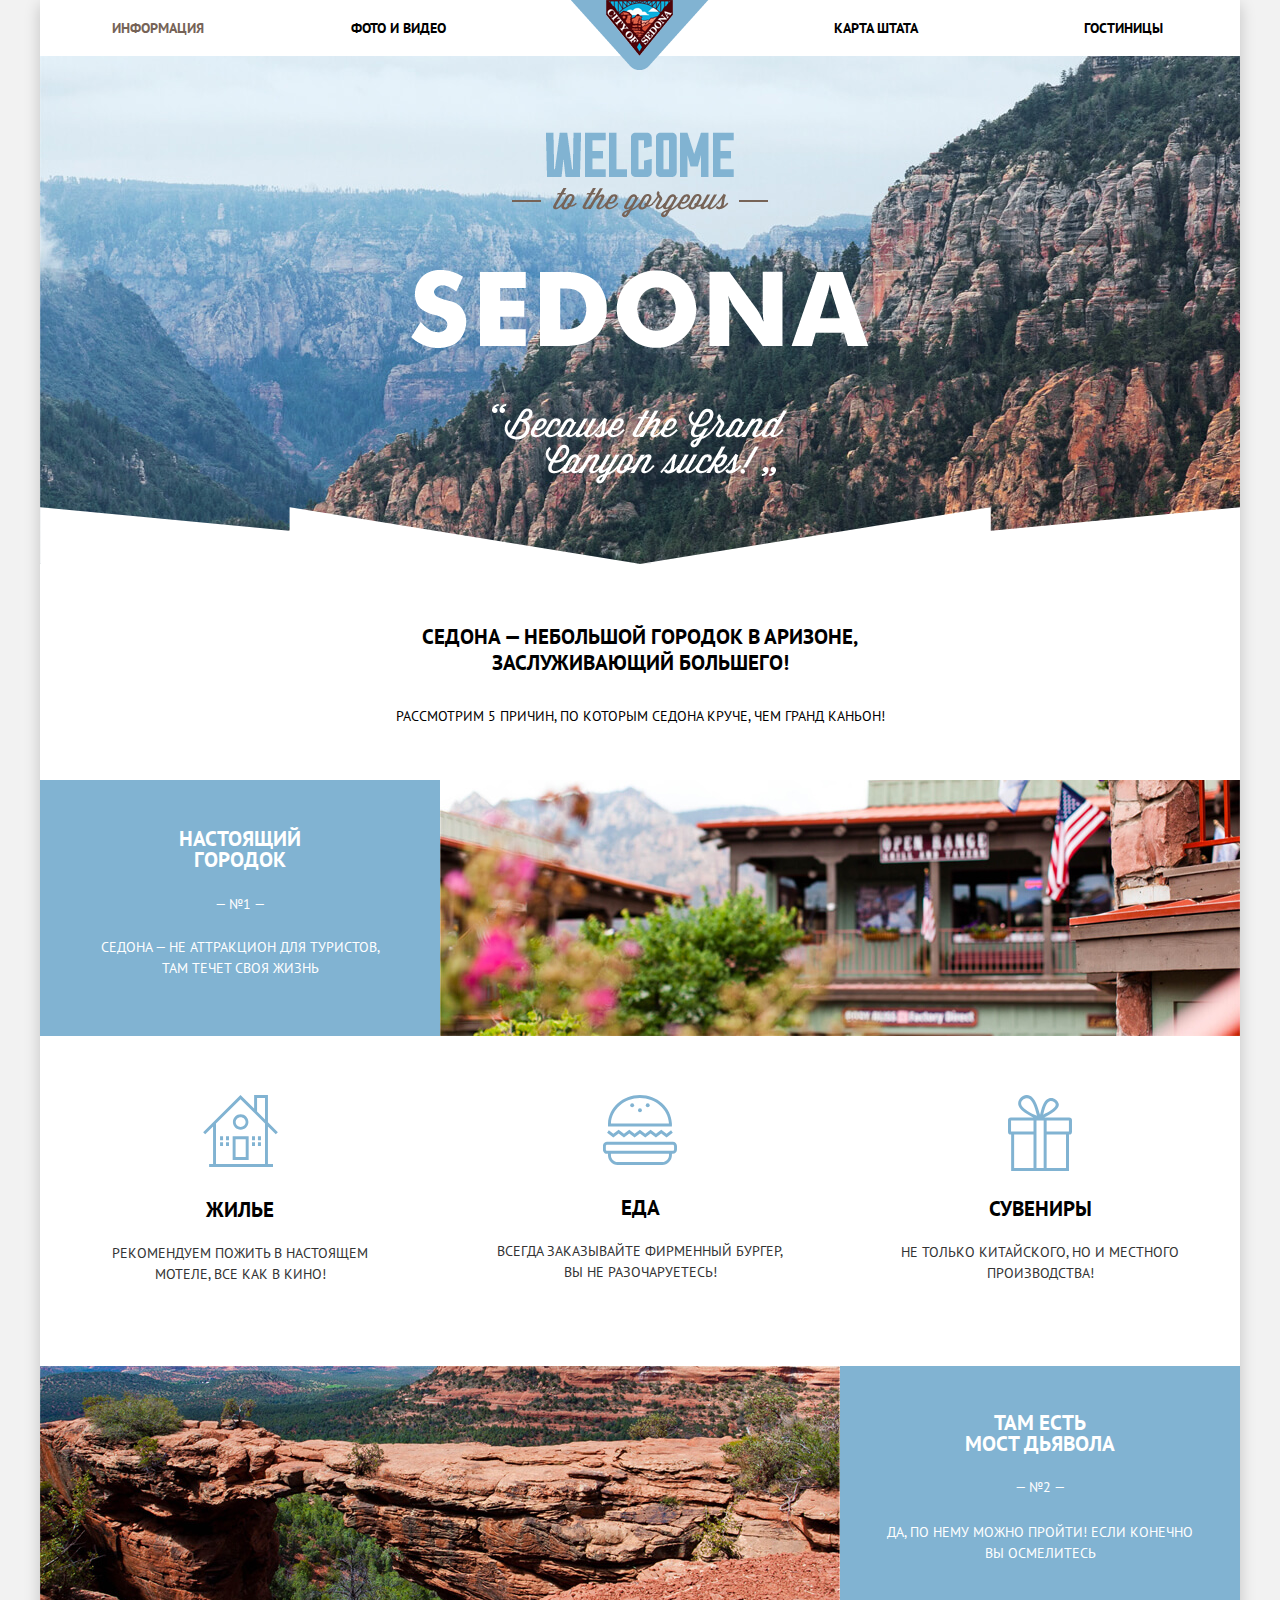
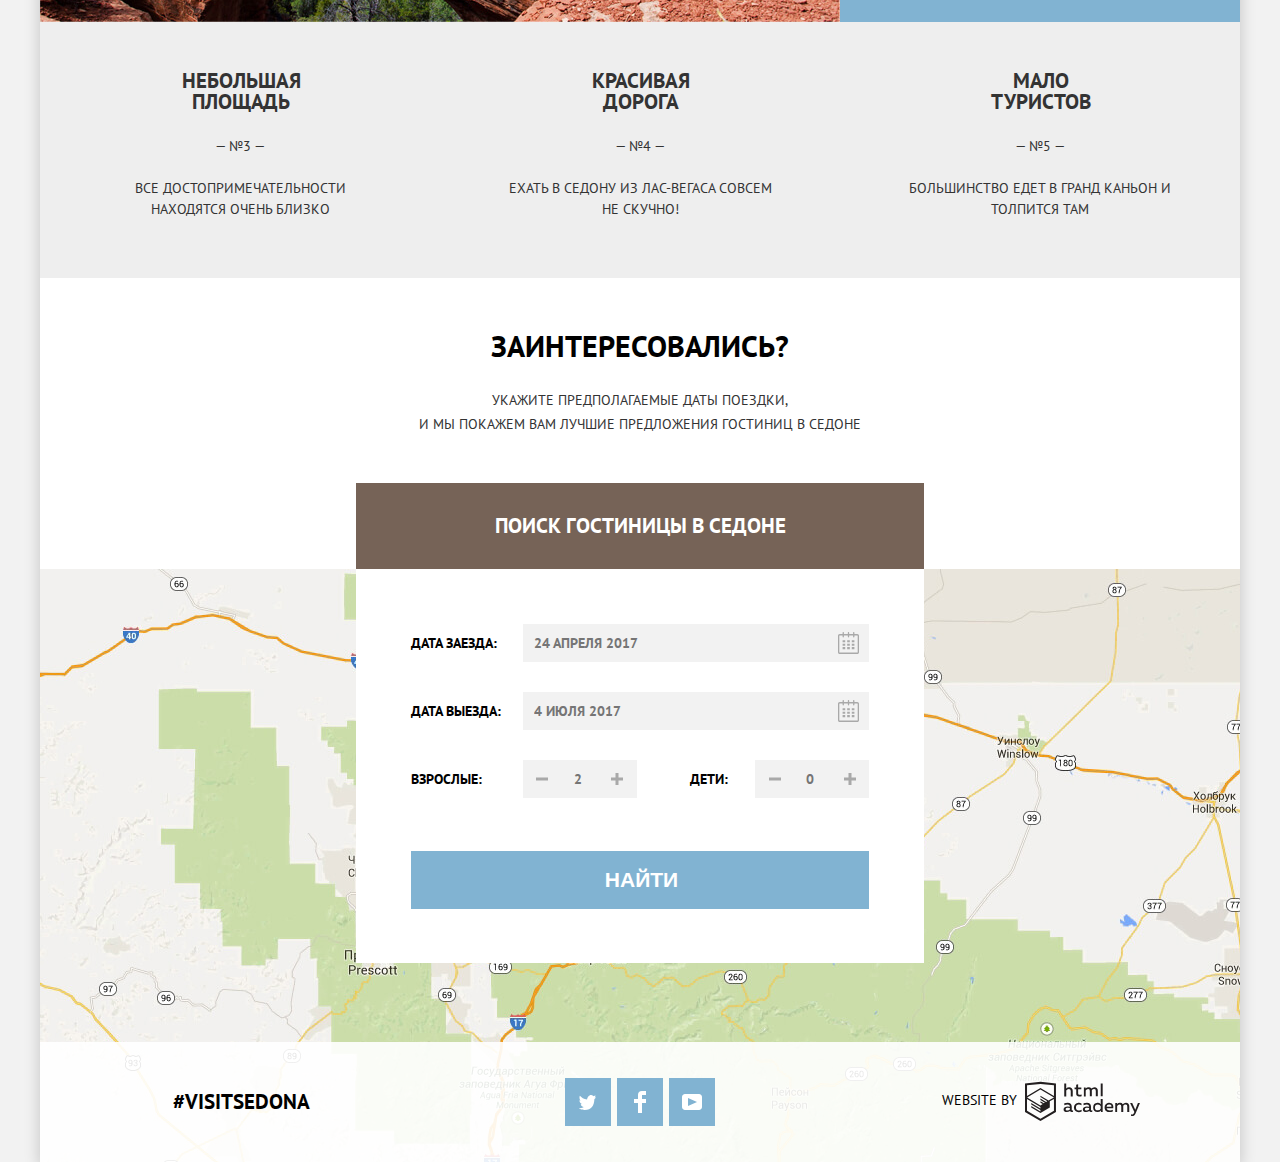
==== index.html @ 22f7884a "Исправил ошибки валидатора" ====
<!DOCTYPE html>
<html lang="ru">

<head>
	<meta charset="utf-8">
	<title>HTML Academy: Седона</title>
	<link href="https://fonts.googleapis.com/css?family=PT+Sans:400,700" rel="stylesheet">
	<link rel="stylesheet" href="css/normalize.css">
	<link rel="stylesheet" href="css/style.css">
</head>

<body>
	<div class="container">
		<header class="main-header">
			<nav class="main-navigation">
				<a class="main-header-logo">
          <img src="img/logo.png" width="138" height="70" alt="Логотип города Седона">
        </a>
				<ul class="site-navigation">
					<li class="navigation-link current"><a href="info.html">Информация</a></li>
					<li class="navigation-link"><a href="photo-video.html">Фото и видео</a></li>
					<li class="navigation-link"><a href="state-map.html">Карта штата</a></li>
					<li class="navigation-link"><a href="catalog.html">Гостиницы</a></li>
				</ul>
			</nav>
		</header>
		<main class="contain">
			<h1 class="visually-hidden">Город Седона</h1>

			<section class="knowing">
				<h2 class="visually-hidden">Знакомство</h2>
				<div class="knowing-wrap">
					<img src="img/sedona.png" width="458" height="352" alt="Седона фон">
				</div>
			</section>

			<section class="intro">
				<div class="intro_text">
					<h2>Седона — небольшой городок в аризоне, заслуживающий большего!</h2>
				</div>
				<div class="intro_text">
					<p>Рассмотрим 5 причин, по которым седона круче, чем гранд каньон!</p>
				</div>
			</section>

			<section class="factor">
				<div class="factor-place">
					<h2>Настоящий городок</h2>
					<span>— №1 —</span>
					<p>Седона — не аттракцион для туристов, там течет своя жизнь</p>
				</div>
				<div class="factor-view">
					<img src="img/true-city.jpg" width="800" height="256" alt="Фото городка">
				</div>
			</section>

			<section class="features">
				<h2 class="visually-hidden">Преимущества</h2>

				<ul class="features-list">
					<li class="features-advice">
						<img src="img/icon-1.svg"  alt="Жилье" width="75" height="72">
						<h2>Жилье</h2>
						<p>Рекомендуем пожить в настоящем мотеле, все как в кино!</p>
					</li>
					<li class="features-advice">
						<img src="img/icon-3.svg" alt="Еда" width="74" height="70">
						<h2>Еда</h2>
						<p>Всегда заказывайте фирменный бургер, вы не разочаруетесь!</p>
					</li>
					<li class="features-advice">
						<img src="img/icon-2.svg" alt="Сувениры" width="64" height="76">
						<h2 class="gift">Сувениры</h2>
						<p>Не только китайского, но и местного производства!</p>
					</li>
				</ul>

			</section>

			<section class="factor-devil">
				<div class="factor-place-devil">
					<h2>Там есть <br> мост дьявола</h2>
					<span>— №2 —</span>
					<p>Да, по нему можно пройти! Если конечно вы осмелитесь</p>
				</div>
				<div class="factor-view-devil">
					<img src="img/devil-bridge.jpg" width="800" height="256" alt="Фото мост дьявола">
				</div>
			</section>

			<section class="factor-features">
				<div class="factor-sight">
					<h2>Небольшая площадь</h2>
					<span>— №3 —</span>
					<p>Все достопримечательности находятся очень близко</p>
				</div>
				<div class="factor-sight">
					<h2>Красивая дорога</h2>
					<span>— №4 —</span>
					<p>Ехать в Седону из Лас-Вегаса совсем не скучно!</p>
				</div>
				<div class="factor-sight">
					<h2>Мало туристов</h2>
					<span>— №5 —</span>
					<p>Большинство едет в Гранд каньон и толпится там</p>
				</div>
			</section>

			<section class="interest">
				<div class="interest-block">
					<h2>Заинтересовались?</h2>
					<p>Укажите предполагаемые даты поездки, <br> и мы покажем вам лучшие предложения гостиниц в Седоне</p>
					<a href="catalog.html"> Поиск гостиницы в Седоне</a>
				</div>
			</section>

			<section class="map">
				<form class="search" action="get">
					<p class="search-data">
						<label for="arrival-date">Дата заезда:</label>
						<input type="text" id="arrival-date" name="arrival" placeholder="24 апреля 2017">
						<button class="button button-calendar" type="button"></button>
					</p>
					<p class="search-data">
						<label for="departure-date">Дата выезда:</label>
						<input type="text" id="departure-date" name="departure" placeholder="4 июля 2017">
						<button class="button button-calendar" type="button"></button>
					</p>

					<div class="search-visitors-arrival">
						<p class="search-visitors">
							<label for="number-of-adults">Взрослые:</label>
							<button class="button button-minus-adults" type="button">            	          					
							</button>
							<input type="text" id="number-of-adults" name="adults " placeholder="2 ">
							<button class="button button-plus-adults" type="button">						
							</button>
						</p>

						<p class="search-visitors children">
							<label for="number-of-children">Дети:</label>
							<button class="button button-minus-children" type="button">						
							</button>
							<input type="text" id="number-of-children" name="children " placeholder="0 ">
							<button class="button button-plus-children" type="button">							
							</button>
						</p>
					</div>

					<p class="button-search-wrapper">
						<button class="button button-search" type="submit">Найти</button>
					</p>
				</form>
			</section>
		</main>

		<footer class="main-footer main-footer-opacity ">
			<p class="footer">#VISITSEDONA</p>
			<div class="footer-social">
				<ul class="social-list">
					<li><a class="social-button " href="# "><span class="visually-hidden">twitter</span>
					<svg xmlns="http://www.w3.org/2000/svg" width="17" height="15"><path fill="#FFF" d="M10.95.144c1.685-.496 2.984.27 3.577 1.179.673-.231 1.331-.481 2.011-.708a2.345 2.345 0 0 1-.857 1.768c.685.17 1.304-.491 1.304-.491-.169 1-1.006 1.788-1.563 2.024-.231 6.75-3.175 11.217-10.077 11.082h-.446c-.41 0-4.164-.46-4.898-1.887 2.271.196 3.893-.422 4.693-1.177-.96-.3-2.679-.477-2.979-2.95.349.106.564.228 1.19.119C1.705 8.247.374 7.53.448 5.33c.285.328 1.067.536 1.34.472C1.085 5.561-.182 2.442.894.85c1.818 1.854 3.735 3.606 7.152 3.773C8.254 2.33 9.183.793 10.95.144z"/></svg>
					</a></li>
					<li><a class="social-button" href="#"><span class="visually-hidden">facebook</span>
					<svg xmlns="http://www.w3.org/2000/svg" width="12" height="22"><path fill="#FFF" d="M12 4V0H8a4 4 0 0 0-4 4v4H0v4h4v10h4V12h4V8H8V4h4z"/></svg>
					</a></li>
					<li><a class="social-button " href="# "><span class="visually-hidden">youtube</span>
       		<svg xmlns="http://www.w3.org/2000/svg" width="20" height="16"><path fill="#FFF" d="M17 0H3C1.35 0 0 1.35 0 3v10c0 1.65 1.35 3 3 3h14c1.65 0 3-1.35 3-3V3c0-1.65-1.35-3-3-3zM6.027 11.998V4.002L15.014 8l-8.987 3.998z"/></svg>
       </a></li>
				</ul>
			</div>
			<p class="footer-copyright ">
				<b>WEBSITE BY </b>
				<a href="#"><span class="visually-hidden">HTML academy</span>
				   <svg data-name="Layer 1" xmlns="http://www.w3.org/2000/svg" viewBox="0 0 108.08 36.85" width="115" height="41"><path d="M44.61 26.86a2 2 0 0 0 .55-.1v1.33a3.25 3.25 0 0 1-1.18.21 1.67 1.67 0 0 1-1.67-1 4.84 4.84 0 0 1-3.14 1.08c-1.51 0-2.91-.83-2.91-2.55 0-2.13 2-2.79 3.71-2.79a11.08 11.08 0 0 1 2.17.25v-.3c0-1-.76-1.77-2.19-1.77a7.42 7.42 0 0 0-3 .64v-1.7a10.21 10.21 0 0 1 3.19-.55c2.36 0 3.81 1.12 3.81 3.65v3a.54.54 0 0 0 .49.59h.17zm-6.44-1.13a1.35 1.35 0 0 0 1.46 1.25h.11a3.39 3.39 0 0 0 2.41-1v-1.42a9.72 9.72 0 0 0-1.81-.21c-1 0-2.16.33-2.16 1.38zm12.36-6.11a5 5 0 0 1 2.57.64v1.72a4.08 4.08 0 0 0-2.3-.7 2.75 2.75 0 1 0 0 5.49 5 5 0 0 0 2.43-.64v1.71a6.27 6.27 0 0 1-2.76.57A4.21 4.21 0 0 1 46 24.49v-.41a4.32 4.32 0 0 1 4.18-4.46h.38zm12.17 7.24a2 2 0 0 0 .55-.1v1.33a3.25 3.25 0 0 1-1.18.21 1.67 1.67 0 0 1-1.67-1 4.84 4.84 0 0 1-3.14 1.08c-1.51 0-2.91-.83-2.91-2.55 0-2.13 2-2.79 3.71-2.79a11.08 11.08 0 0 1 2.17.25v-.3c0-1-.76-1.77-2.19-1.77a7.42 7.42 0 0 0-3 .64v-1.7a10.21 10.21 0 0 1 3.19-.55c2.36 0 3.81 1.12 3.81 3.65v3a.54.54 0 0 0 .49.59h.17zm-6.44-1.13a1.35 1.35 0 0 0 1.47 1.25h.11a3.39 3.39 0 0 0 2.41-1v-1.42a9.72 9.72 0 0 0-1.81-.21c-1.06 0-2.16.33-2.16 1.38zM73 15.98v12.2h-1.65v-1.32a3.88 3.88 0 0 1-3.19 1.54 4.4 4.4 0 0 1 0-8.78 3.81 3.81 0 0 1 3 1.3v-4.94H73zm-4.53 5.22a2.76 2.76 0 1 0 0 5.52 2.86 2.86 0 0 0 2.68-1.74v-2a2.91 2.91 0 0 0-2.66-1.73zM79 19.62c3.31 0 4.46 2.68 3.92 5.09H76.7c.21 1.5 1.67 2.11 3.19 2.11a6.11 6.11 0 0 0 2.64-.59v1.6a7.14 7.14 0 0 1-3 .57c-2.53 0-4.75-1.42-4.75-4.42a4.18 4.18 0 0 1 4-4.39H79zm.09 1.54a2.28 2.28 0 0 0-2.44 2.1v.06h4.65a2 2 0 0 0-2.17-2.16zm5.73 7v-8.31h1.65v1a3.81 3.81 0 0 1 2.78-1.27 2.86 2.86 0 0 1 2.64 1.4 4.12 4.12 0 0 1 2.91-1.33 3.06 3.06 0 0 1 3.2 3.33v5.2h-1.9v-5.15a1.59 1.59 0 0 0-1.42-1.75h-.26a2.8 2.8 0 0 0-2.07 1.12v5.78h-1.9v-5.15A1.59 1.59 0 0 0 89 21.29h-.2a3 3 0 0 0-2.21 1.29v5.63h-1.73zm21.31-8.33h1.9l-3.91 9.46c-.9 2.17-2.09 2.86-3.35 2.86a4.76 4.76 0 0 1-1.1-.14v-1.57a2.86 2.86 0 0 0 .85.12c.9 0 1.58-.64 2.07-1.9l.17-.42-4-8.4h2l2.86 6.29zM38.73 1.44V6.2a3.81 3.81 0 0 1 2.7-1.14 3.25 3.25 0 0 1 3.44 3.4v5.15H43V8.7a1.81 1.81 0 0 0-1.61-2h-.3a2.93 2.93 0 0 0-2.32 1.39v5.52h-1.9V1.44h1.9zm11.21.85v3h3v1.6h-3v3.81c0 1.1.5 1.46 1.58 1.46a4.49 4.49 0 0 0 1.69-.33v1.6a6.8 6.8 0 0 1-2.21.35 2.55 2.55 0 0 1-2.86-2.74V6.87h-1.56V5.24h1.5V2.72zm5.4 11.31V5.26H57v1a3.81 3.81 0 0 1 2.77-1.28 2.86 2.86 0 0 1 2.6 1.33 4.12 4.12 0 0 1 2.91-1.33 3.06 3.06 0 0 1 3.16 3.4v5.21h-1.9V8.44a1.59 1.59 0 0 0-1.42-1.75h-.23a2.8 2.8 0 0 0-2.07 1.12v5.78h-1.9V8.44a1.59 1.59 0 0 0-1.42-1.75h-.23a3 3 0 0 0-2.21 1.29v5.63h-1.72zM71.17 1.43H73v12.15h-1.83V1.43zM14.71-.02h-.16L0 1.52v26.67l14.55 8.66 14.55-8.66V1.52zm12.5 27.1l-12.66 7.54L1.9 27.1V16.16l12.59 7.5v1.32l-8.63-5.1v1.31l8.68 5.21v1.39l-8.67-5.16v1.35l8.68 5.21 8.75-5.24v-5.66l3.9-2.31V27.1zm0-12.53l-3.48 2-1.6 1-7.62-4.57v1.31L21 18.21l-.14.09-1 .54-5.37-3.2v1.34l4.24 2.52-1 .67-3.2-1.9v1.31l2.1 1.24-2.13 1.26L2 14.63l12.51-7.54zm0-1.32L14.49 5.74 1.91 13.23v-10L14.56 1.9l12.65 1.33v10z" fill="#231f20"/></svg>
     </a>
			</p>
		</footer>
	</div>
</body>

</html>
---- css/style.css ----
body {
  margin: 0;
  padding: 0;
  font-family: "PT Sans", Arial, sans-serif;
  font-size: 14px;
  line-height: 21px;
  font-weight: 400;
  color: #333333;
  text-transform: uppercase;
  background-color: #f2f2f2;
  background-position: top center;
}

.inner-page {
  background-color: #f2f2f2;
}

.container {
	width: 1200px;
	margin: 0 auto;
	box-shadow: 0px 5px 15px 0px rgba(0, 1, 1, 0.2);
}

a {
  text-decoration: none;
}

img {
  max-width: 100%;
  height: auto;
}

.visually-hidden:not(:focus):not(:active),
input[type="checkbox"].visually-hidden,
input[type="radio"].visually-hidden {
  position: absolute;

  width: 1px;
  height: 1px;
  margin: -1px;
  border: 0;
  padding: 0;

  white-space: nowrap;

  clip-path: inset(100%);
  clip: rect(0 0 0 0);
  overflow: hidden;
}

.main-header {
background-color: white;
}

.main-navigation {
  font-size: 14px;
  line-height: 26px;
  font-weight: 700;
  color: #000000;
}

.main-header-logo {
  width: 138px;
  height: 70px;
  position: absolute;
	left: 50%;
	top: 0;
	transform: translate(-50%,0);
}

.site-navigation {
	display: flex;
	justify-content: left;
	text-align: center;
	align-items: center;
  width: 100%;
  margin: 0;
  padding: 0;
  list-style: none;
  min-height: 56px;
}

.site-navigation li:first-child {
	margin-left: 72px;
	margin-right: 147px;
}

.site-navigation li:nth-child(3) {
	margin-left: 388px;
	margin-right: 166px;
}

.navigation-link {
/*	width: 20%;	*/
	box-sizing: border-box;
}

.site-navigation a {
  color: #000000;
}

.knowing {
	display: flex;
	flex-direction: column;
	justify-content: center;
	padding-top: 24px;
	width: 100%;
	background-image: 
		url(../img/mask.png)
		,url(../img/background.jpg);
	background-repeat: no-repeat;
	background-color: #ddecf4;
	background-position: bottom, center;
	padding-bottom: 29px;
}

.knowing-wrap {
	position: relative;
	display: flex;
	flex-direction: column;
	justify-content: center;
	padding-left: 371px;
	align-items: top;
	min-height: 455px;
}

.intro {
	display: flex;
	height: 216px;
	flex-direction: column;
  background-color: #ffffff;
  text-align: center;
	align-items: center;
  background-position: 50% 50%;
  background-repeat: no-repeat;
}

.intro h2 {
	width: 600px;
  font-size: 21px;
  line-height: 26px;
  font-weight: 700;
  color: #000000;
	margin-top: 60px;
	margin-bottom: 13px;
}

.intro p {
  font-size: 14px;
  line-height: 26px;
  font-weight: 400;
  color: #000000;
}

.factor {
  display: flex;
  height: 256px;
}

.factor-devil {
  display: flex;	
  height: 256px;
}

.factor-view-devil {
	order: -1;
}

.factor-place-devil {
  background-color: #81b3d2;
  text-align: center;
  width: 400px;
	padding-top: 29px;
}

.factor-place {
  background-color: #81b3d2;
  text-align: center;
  width: 400px;
	padding-top: 48px;
}

.factor-place h2 {
	width: 200px;
	margin: 0 auto;
  font-size: 21px;
  line-height: 21px;
  font-weight: 700;
  color: #ffffff;
}

.factor-place p {	
	display: block;
	width: 300px;
	margin: 0 auto;
	margin-top: 22px;
  margin-bottom: 21px;	
  font-size: 14px;
  line-height: 21px;
  font-weight: 400;
  color: #ffffff;
}

.factor-place-devil span {	
	display: block;
	margin-top: 23px;
  font-size: 14px;
  line-height: 21px;
  font-weight: 400;
  color: #ffffff;
}

.factor-place-devil h2 {	
  font-size: 21px;
  line-height: 21px;
  font-weight: 700;
  color: #ffffff;	
}

.factor-place-devil p {	
  font-size: 14px;
  line-height: 21px;
  font-weight: 400;
  color: #ffffff;
	display: block;
	margin: 24px 40px 0 40px;  
	width: 320px;
}

.factor-place span {	
  font-size: 14px;
  line-height: 21px;
  font-weight: 400;
  color: #ffffff;
	display: block;
  margin-top: 24px;
  margin-bottom: 21px;
}

.features  {
	background-color: white;
}

.features h2 {
  font-size: 21px;
  line-height: 21px;
  font-weight: 700;
  color: #000000;
	margin-top: 26px;
	margin-bottom: 23px;
}

.features-list {
    display: flex;
    justify-content: space-around;
    align-items: flex-start;
    margin: 0;
    padding: 0;
    list-style: none;    
    padding-top: 59px;
		padding-bottom: 67px;
}


.features-advice {
  width: 300px;
	text-align: center;
}

.features-list .gift {
		margin-top: 21px;
}

.factor-features {
  background-color: #eeeeee;
  text-align: center;
	display: flex;
  justify-content: space-around;
  align-items: flex-start;
  min-height: 256px;
}

.factor-features p {
	margin-bottom: 0;
	margin-top: 21px;
}

.factor-sight {  
  width: 270px;
	padding-top: 48px;
}

.factor-sight h2 {
	margin-top: 0;
	margin-bottom: 24px;
	width: 150px;
	padding-left: 61px;
}


.factor-sight span {
  font-size: 14px;
  line-height: 21px;
  font-weight: 400;
  color: #333333;
}

.interest-block {
	display: block;
	text-align: center;	
  background-color: #ffffff;
}

.interest-block a:hover,
.interest-block a:focus {
  background-color: #604e43;
}

.interest-block a:active {
  color: rgba(255,255,255,0.3);
  background-color: #503e33;
}

.interest-block h2 {
	display: block;
	margin: 0;
  font-size: 30px;
  line-height: 36px;
  font-weight: 700;
	padding-top: 50px;
	padding-bottom: 24px;
  color: #000000;
}

.interest-block p {
	display: block;
	margin: 0;
	padding-bottom: 47px;
  font-size: 14px;
  line-height: 24px;
  font-weight: 400;	 
  color: #333333;
}

.interest-block a {
	display: block;
	width: 568px;
	margin-left: 316px; 
  font-size: 21px;
  line-height: 26px;
  font-weight: 700;
  color: #ffffff;
  background-color: #766357;
	padding: 30px 0;
}

.map {
  background-image: url(../img/map.jpg);
  background-position: 50% 50%;
  width: 1200px;
  height: 593px;
  text-align: center;
	min-height: 593px;
}

.search {
	margin: 0 auto;
  background-color: #ffffff;
	display: flex;
	flex-wrap: wrap;
	align-items: center;
	justify-content: center;
  width: 458px;
	padding: 55px;
	padding-bottom: 24px;  
}

.search p {
	position: relative;
	display: flex;
	justify-content: space-between;
	align-items: center;
	padding-bottom: 30px;
	margin: 0;
	margin-right: auto;
	width: 100%;
  font-size: 14px;
  line-height: 26px;
  font-weight: 700;
  color: #000000;
}

.button-calendar {
	position: absolute;
	top: 10;
	right: 10px;
	background: transparent;
	background-image: url(../img/calendar.svg);
	width: 21px;
	height: 22px;	
}

.button-calendar:hover,
.button-calendar:focus {
	position: absolute;
	top: 8px;
	right: 10px;
	content: "";
	width: 21px;
	height: 22px;
	background-image: url(../img/calendar-hover.svg);
	background-repeat: no-repeat;	
	background-position: 0 0;
}

.button-calendar:active {
	position: absolute;
	top: 8px;
	right: 10px;
	content: "";
	width: 21px;
	height: 22px;
	background-image: url(../img/calendar-active.svg);
	background-repeat: no-repeat;	
	background-position: 0 0;
}





.search-visitors-arrival {
	box-sizing: border-box;
    width: 100%;
    display: flex;
    justify-content: space-between;
    align-content: center;	
}

.search-visitors {
	position: relative;	
}

.children {
	padding-left: 53px;	
}

.search-data input {
	display: block;
	width: 329px;
  font: inherit;
  text-transform: uppercase;
  background-color: #f2f2f2;
  border: 1px solid transparent;
	padding: 5px;
	padding-left: 10px;
}

.search-visitors input {
	display: block;
    width: 114px;
    box-sizing: border-box;
    margin-left: 41px;
    padding-left: 38px;
    padding-right: 38px;
		text-align: center;
	border: 1px solid transparent;
	font: inherit;
  background-color: #f2f2f2;
		padding: 5px;
}

.children input {
	 margin-left: 0;	
}

.search-visitors-arrival button {
		border: 0;
    background-color: transparent;
    width: 38px;
    height: 38px;
    box-sizing: border-box;
    position: absolute;
    cursor: pointer;	
}


.search-visitors .button-minus-adults {
    left: 112px;
    background-image: url(../img/minus.svg);
    background-position: center;
    background-repeat: no-repeat;		
}

.search-visitors .button-minus-children {
    left: 119px;
    background-image: url(../img/minus.svg);
    background-position: center;
    background-repeat: no-repeat;
}

.search-visitors .button-minus-adults:hover,
.search-visitors .button-minus-adults:focus {
    left: 112px;
    background-image: url(../img/minus-hover.svg);
    background-position: center;
    background-repeat: no-repeat;		
}

.search-visitors .button-minus-children:hover,
.search-visitors .button-minus-children:focus {
    left: 119px;
    background-image: url(../img/minus-hover.svg);
    background-position: center;
    background-repeat: no-repeat;
}

.search-visitors .button-minus-adults:active {
    left: 112px;
    background-image: url(../img/minus-active.svg);
    background-position: center;
    background-repeat: no-repeat;		
}

.search-visitors .button-minus-children:active {
    left: 119px;
    background-image: url(../img/minus-active.svg);
    background-position: center;
    background-repeat: no-repeat;
}

.search-visitors .button-plus-adults {
    top: 0px;
    left: 187px;
    background-image: url(../img/plus.svg);
    background-position: center;
    background-repeat: no-repeat;
}

.search-visitors .button-plus-children {
    top: 0px;
    left: 194px;
    background-image: url(../img/plus.svg);
    background-position: center;
    background-repeat: no-repeat;
}

.search-visitors .button-plus-adults:hover,
.search-visitors .button-plus-adults:focus {
    top: 0px;
    left: 187px;
    background-image: url(../img/plus-hover.svg);
    background-position: center;
    background-repeat: no-repeat;
}

.search-visitors .button-plus-children:hover,
.search-visitors .button-plus-adults:focus {
    top: 0px;
    left: 194px;
    background-image: url(../img/plus-hover.svg);
    background-position: center;
    background-repeat: no-repeat;
}

.search-visitors .button-plus-adults:active {
    top: 0px;
    left: 187px;
    background-image: url(../img/plus-active.svg);
    background-position: center;
    background-repeat: no-repeat;
}

.search-visitors .button-plus-children:active {
    top: 0px;
    left: 194px;
    background-image: url(../img/plus-active.svg);
    background-position: center;
    background-repeat: no-repeat;
}

.map input:hover {
  background-color: #ebebeb;
}

.map input:focus {
  background-color: transparent;
  border: 1px solid #f2f2f2;
  outline: none;
}

.search-data button {
  color: rgba(0,0,0,0.3);
  background-color: #f2f2f2;
  border: none;
}

.search-data button:hover,
.search-data button:focus {
  color: #000000;
}

.search-data button:active {
  color: #81b3d2;
}

.button-search-wrapper {
	width: 100%;
	padding-top: 23px;
}

.button-search {
	width: 100%;
	font-size: 21px;
	line-height: 26px;
	font-weight: 700;
	color: #ffffff;
	background-color: #81b3d2;
	text-transform: uppercase;
	padding: 16px 0;
	margin-top: auto;
	border: 0;
	padding-left: 3px;
}

.button-search:hover,
.button-search:focus {
  background-color: #669ec0;
}

.button-search:active {
  color: rgba(255,255,255,0.3);
  background-color: #5496bd;
}

.main-footer {
	padding: 0;
	margin: 0;
	display: flex;
	justify-content: space-around;
	align-items: center;
  background-color: #ffffff;
}

.main-footer-opacity {
	height: 120px;
	background-color: rgba(255,255,255,0.9);
	margin-top: -120px;
}

.main-footer-catalog-opacity {
	height: 120px;
	background-color: rgba(255,255,255,0.9);
}

.footer {
	margin: 0;
	padding: 0;
	padding-left: 43px;
	width: 150px;
  font-size: 21px;
  line-height: 26px;
  font-weight: 700;
  color: #000000;
}

.social-list {
  list-style: none;
	width: 150px;
	display: flex;		
	justify-content: space-between;	
  margin: 0;
  padding: 0;
	padding-left: 63px;
}

.social-button {
	display: flex;
	width: 46px;
	height: 48px;
	align-items: center;
	justify-content: center;
  background-color: #81b3d2;
}

.social-list a:hover,
.social-list a:focus {
  background-color: #669ec0;
}

.social-list a:active {
  color: rgba(0, 0, 0, 0.3);
  background-color: #5496bd;
	fill: black;
}

.social-list a:active path {
	fill: #88b6d1;
}

.footer-social {
  width: 250px;
}

.footer-copyright {
	display: flex;
	justify-content: center;
	margin: 0;
	padding: 0;
	padding-top: 5px;
  width: 220px;
}

.footer-copyright a {
}

.footer-copyright a:hover path,
.footer-copyright a:focus path {
  fill: #669ec0;
}

.footer-copyright a:active path{
  fill: #bdbbbc;
}

.footer-copyright b {
	margin: 0;
	padding: 0;
	padding-right: 8px;
	padding-top: 6px;
  font-size: 14px;
  line-height: 26px;
  font-weight: 400;
  color: #000000;
}

.filters {		
	width: 100%;		
  background-image: url(../img/filter.jpg);
  background-repeat: no-repeat;
  background-color: #7d9dbe;
	padding-bottom: 7px;
}

.filter {
	display: flex;
	justify-content: space-between;
}

.filters-header {
	padding-top: 26px;
	margin-bottom: 25px;
  font-size: 16px;
  line-height: 21px;
  font-weight: 700;
  color: #ffffff;
}

.filters fieldset {
	width: 150px;
	padding: 0;
  margin: 0;
	margin-left: 72px;
  border: none;
}

.filters fieldset:nth-child(2){
	margin-left: 106px;
	margin-right: auto;
}

.filter ul {
	padding: 0;
  margin: 0;
	list-style: none;
}

.filter-option {
	margin-left: 39px;
	margin-bottom: 25px;	
}

.filter-option label {
	position: relative;
  display: block;
  cursor: pointer;
  user-select: none;
}

.filter-input-checkbox:disabled + label::before {
	content: "";
  position: absolute;
	left: -39px;
  width: 28px;
  height: 28px;  
	background-image: url(../img/checkbox-off-disabled.svg);
	background-repeat: no-repeat;
	background-position: 0 0;
}

.filter-input-checkbox:checked:disabled + label::after {
	content: "";
  position: absolute;
	left: -39px;
  width: 28px;
  height: 28px;  
	background-image: url(../img/checkbox-on-disabled.svg);
	background-repeat: no-repeat;
	background-position: 0 0; 
}

.filter-input-checkbox + label::before {
	content: "";
  position: absolute;
	left: -39px;
  width: 28px;
  height: 28px;  
	background-image: url(../img/checkbox-off.svg);
	background-repeat: no-repeat;
	background-position: 0 0;
}


.filter-input-checkbox:checked + label::after {
	content: "";
  position: absolute;
	left: -39px;
  width: 28px;
  height: 28px;  	
	background-image: url(../img/checkbox-on.svg);
	background-repeat: no-repeat;
	background-position: 0 0; 
}

.filter-input-checkbox:checked + label::before {
	display: none;
	content: "";
  position: absolute;
	left: -39px;
  width: 28px;
  height: 28px;  	
	background-image: url(../img/checkbox-on.svg);
	background-repeat: no-repeat;
	background-position: 0 0; 
}

.filter-option,
.filter-button {
  font-size: 14px;
  line-height: 21px;
  font-weight: 400;
  color: #ffffff;
}

.filter-button {
  background-color: transparent;
  text-transform: uppercase;
  border: 2px solid #ffffff;
}

.filter-button:hover,
.filter-button:focus,
.filter-button:active {
  background-color: #ffffff;
  color: #000000;
}

.navigation-link a:hover,
.navigation-link a:focus {
  color: #81b3d2;
}

.navigation-link a:active {
  color: rgba(0,0,0,0.3);
}

.current a{
  color: #766357;
}

.filter-range {
  width: 317px;
  color: #ffffff;
  text-transform: uppercase;
	margin-top: 27px;
  margin-right: 72px;
}

.filter-range-title {
  margin-bottom: 10px;
  font-weight: 600;
  font-size: 16px;
  line-height: 21px;
}

.price-controls {
  position: relative;
  width: 314px;
  height: 32px;
  margin-bottom: 20px;
  font-size: 0;
  border: 2px solid #ffffff;
  border-radius: 2px;
}

.price-controls::after {
  content: "";
  position: absolute;
  top: 50%;
  left: 50%;
  width: 2px;
  height: 22px;
  background: #ffffff;
  transform: translate(-50%, -50%);
}

.price-controls label {
  display: inline-block;
	font-size: 14px;
  line-height: 21px;
	padding-top: 5px;
  vertical-align: top;
  cursor: pointer;
}

.price-controls .min-price {
  width: 82px;
  padding-left: 64px;
}

.price-controls .max-price {
  width: 90px;
  padding-left: 65px;
}

.price-controls input {
  width: 50px;
  margin: 0;
  color: inherit;
  font: inherit;
  background: none;
  border: none;
}

.range-controls {
  position: relative;
	width: 316;
  margin-bottom: 32px;
}

.range-controls .scale {
  height: 2px;
  background: rgba(255, 255, 255, 0.3);
}

.range-controls .bar {
  width: 80%;
  height: 2px;
  background: #ffffff;
}

.range-toggle {
  position: absolute;
  top: -9px;
  width: 4px;
  height: 4px;
  background: #ababab;
  border: 8px solid #ffffff;
  border-radius: 50%;
  box-shadow: 0 2px 1px 0 rgba(0, 1, 1, 0.2);
  cursor: pointer;
}

.range-toggle:hover {
  background: #1c4f80;
	transform: scale(1.1);
}

.range-toggle-min {
  left: 0;
}

.range-toggle-max {
  left: 80%;
}

.btn-transparent {
  display: block;
  margin: 0 auto;
	margin-left: 84px;
  padding: 6px 27px 6px 34px;
  font-size: 14px;
  line-height: 20px;
  color: #ffffff;
  text-transform: uppercase;
  background: transparent;
  border: 2px solid #ffffff;
  border-radius: 2px;
  cursor: pointer;
}

.btn-transparent:hover {
  color: #000000;

  background: #ffffff;
}

.sorting {
	display: flex;
	position: relative;
	align-items: center;
	padding-top: 2px;
}

.sorting p {
	margin: 0;
}
.sorting ul {
	margin: 0;
	padding: 0;
}

.sorting-list {
	margin: 0;
	display: flex;
	width: 235px;
	justify-content: space-between;
}

.sorting-result {
  font-size: 21px;
  line-height: 84px;
  font-weight: 700;
  color: #000000;
	text-align: center;
	padding-left: 71px;
}

.sorting-kind {
  font-size: 12px;
  line-height: 18px;
  font-weight: 400;
  color: #000000;	
	padding-left: 48px;
	padding-right: 42px;
}

.sorting-current {
  color: #81b3d2;
}

.sorting-arrow {
	display: flex;
	justify-content: space-between;
	margin: 0;
	padding: 0;	
	position: absolute;
	width: 34px;
  right: 73px;
  top: 34px;	
}

.sorting li {
  list-style: none;
	font-size: 12px;
}

.sorting-list a {
  color: rgba(0,0,0,0.3);
  border-bottom: 1px dotted #81b3d2;
}

.sorting-list a:hover,
.sorting-list a:focus
 {
  color: #81b3d2;	
}

.sorting-list a:active {
  color: #000000;
  border-bottom: none;
}

.sorting-arrow a {
  color: rgba(0,0,0,0.3);
}


.arrow:hover path,
.arrow:focus path {
  fill: #231f20;
}

.arrow:active path{
	fill: #81b3d2;
}

.arrow-active span {
  color: #81b3d2;
}

.arrow span:active {
  color: #81b3d2;
}

.found {
	display: flex;
	justify-content: space-between;
  border-top: 1px solid #e5e5e5;
	padding: 25px 70px 29px 70px;
}

.found:nth-child(3) {
	border-bottom: 1px solid #e5e5e5;
}

.found-declaration {
	width: 360px;
	margin-right: auto;
}

.found-declaration h2 {
	margin-top: 0;
	margin-bottom: 6px;
}

.found-wrapper {
	display: flex;
	justify-content: flex-start;	
}

.found-image {
	height: 90px;
	margin-right: 30px;	
	margin-top: 6px;
  margin-left: 2px;	
}

.found-item {
	display: flex;
	flex-direction: column;	
	margin-right: 6px;	
}

.found-book {
	display: flex;
	flex-direction: column;	
}


.found-declaration-header a {
  font-size: 21px;
  line-height: 26px;
  font-weight: 700;
  color: #000000;
}

.found-declaration-header a:hover,
.found-declaration-header a:focus {
  color: #81b3d2;
}

.found-declaration-header a:active {
  color: rgba(0,0,0,0.3);
}

.found-book span {	
  font-size: 14px;
  line-height: 21px;
  font-weight: 400;
  color: #333333;
	margin-bottom: 15px;
}

.found-book a {
	padding: 3px 17px;
  font-size: 14px;
  line-height: 21px;
  font-weight: 700;
  color: #ffffff;
  background-color: #766357;
	
}

.found-book a:hover,
.found-book a:focus {
  background-color: #604e43;
}

.found-book a:active {
  color: rgba(255,255,255,0.3);
  background-color: #503e33;
}

.found-item a {
	padding: 3px 17px;	
  font-size: 14px;
  line-height: 21px;
  font-weight: 700;
  color: #ffffff;
  background-color: #81b3d2;
}

.found-item a:hover,
.found-item a:focus {
  background-color: #669ec0;
}

.found-item a:active {
  color: rgba(255,255,255,0.3);
  background-color: #5496bd;
}

.found-item span {
  font-size: 14px;
  line-height: 21px;
  font-weight: 400;
  color: #333333;
	margin-bottom: 15px;
}

.found-valuation  span {
  color: #666666;
  background-color: #f2f2f2;
	padding: 5px 14px;
}

.found-stars {
	display: flex;
	justify-content: flex-end;	
	width: 111px;
	align-items: flex-start;
  padding-top: 1px;
}

.icon-star {
	margin-left: 7px;
	margin-bottom: 48px;
}
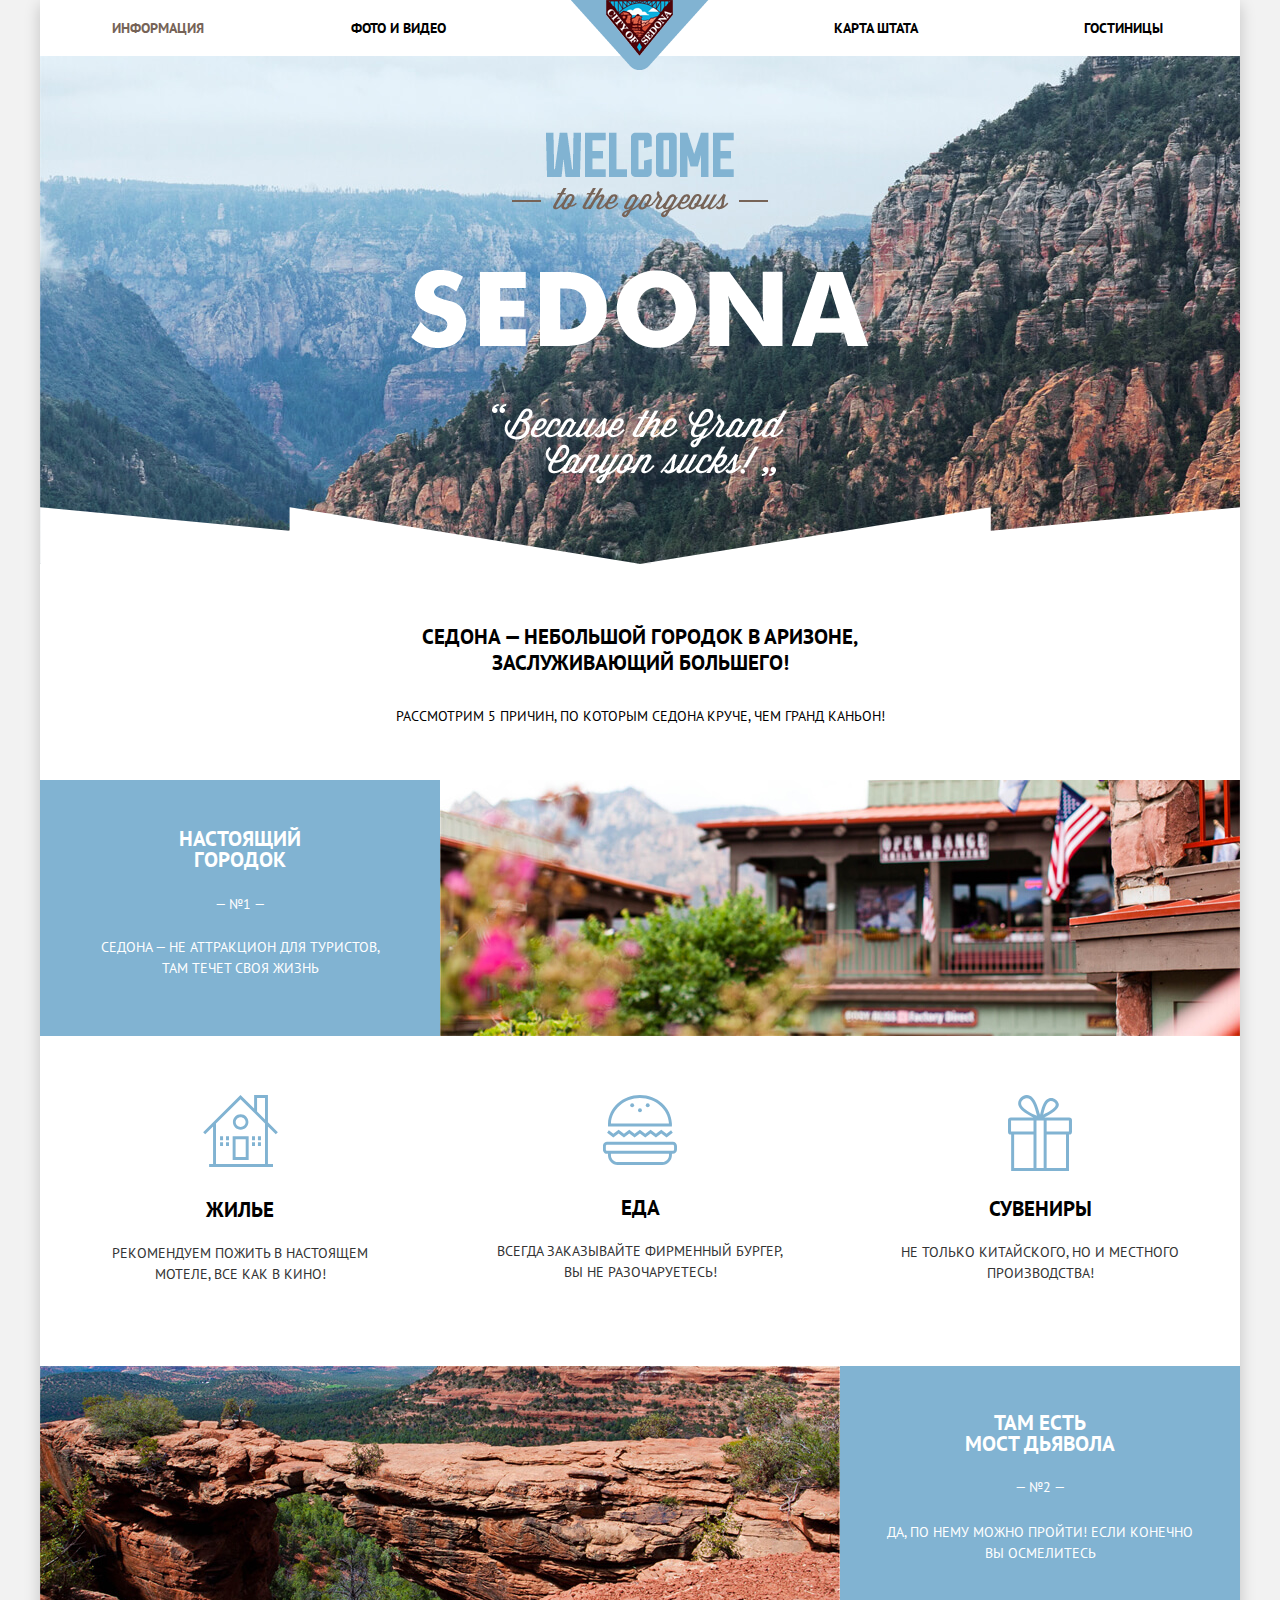
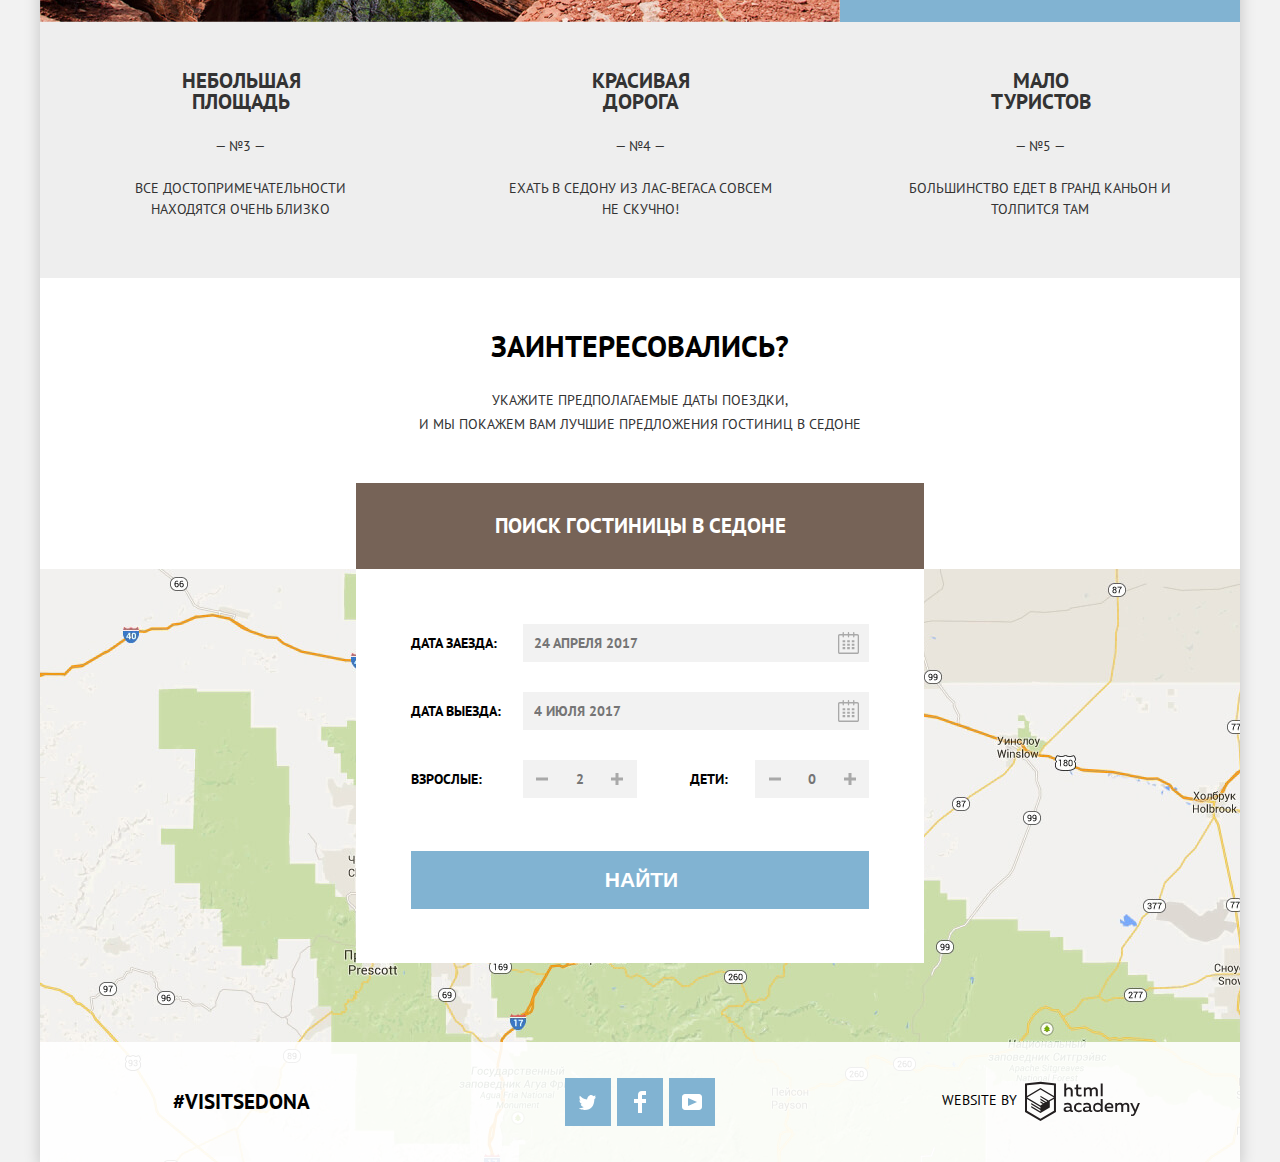
==== commit dad7ee22: "Настроил табуляцию, исправил замечания" ====
--- a/index.html
+++ b/index.html
@@ -1,182 +1,189 @@
 <!DOCTYPE html>
 <html lang="ru">
+<head>
+    <meta charset="utf-8">
+    <title>HTML Academy: Седона</title>
+    <link href="https://fonts.googleapis.com/css?family=PT+Sans:400,700" rel="stylesheet">
+    <link rel="stylesheet" href="css/normalize.css">
+    <link rel="stylesheet" href="css/style.css">
+</head>
+<body>
+    <div class="container">
+        <header class="main-header">
+            <nav class="main-navigation">
+                <a class="main-header-logo">
+                    <img src="img/logo.png" width="138" height="70" alt="Логотип города Седона">
+                </a>
+                <ul class="site-navigation">
+                    <li class="navigation-link current">
+                        <a href="info.html">Информация</a>
+                    </li>
+                    <li class="navigation-link">
+                        <a href="photo-video.html">Фото и видео</a>
+                    </li>
+                    <li class="navigation-link">
+                        <a href="state-map.html">Карта штата</a>
+                    </li>
+                    <li class="navigation-link">
+                        <a href="catalog.html">Гостиницы</a>
+                    </li>
+                </ul>
+            </nav>
+        </header>
+        <main class="contain">
+            <h1 class="visually-hidden">Город Седона</h1>
+            <section class="knowing">
+                <h2 class="visually-hidden">Знакомство</h2>
+                <div class="knowing-wrap">
+                    <img src="img/sedona.png" width="458" height="352" alt="Седона фон">
+                </div>
+            </section>
+            <section class="intro">
+                <div class="intro_text">
+                    <h2>Седона — небольшой городок в аризоне, заслуживающий большего!</h2>
+                </div>
+                <div class="intro_text">
+                    <p>Рассмотрим 5 причин, по которым седона круче, чем гранд каньон!</p>
+                </div>
+            </section>
+            <section class="factor">
+                <div class="factor-place">
+                    <h2>Настоящий городок</h2>
+                    <span>— №1 —</span>
+                    <p>Седона — не аттракцион для туристов, там течет своя жизнь</p>
+                </div>
+                <div class="factor-view">
+                    <img src="img/true-city.jpg" width="800" height="256" alt="Фото городка">
+                </div>
+            </section>
+            <section class="features">
+                <h2 class="visually-hidden">Преимущества</h2>
+                <ul class="features-list">
+                    <li class="features-advice">
+                        <img src="img/icon-1.svg" alt="Жилье" width="75" height="72">
+                        <h2>Жилье</h2>
+                        <p>Рекомендуем пожить в настоящем мотеле, все как в кино!</p>
+                    </li>
+                    <li class="features-advice">
+                        <img src="img/icon-3.svg" alt="Еда" width="74" height="70">
+                        <h2>Еда</h2>
+                        <p>Всегда заказывайте фирменный бургер, вы не разочаруетесь!</p>
+                    </li>
+                    <li class="features-advice">
+                        <img src="img/icon-2.svg" alt="Сувениры" width="64" height="76">
+                        <h2 class="gift">Сувениры</h2>
+                        <p>Не только китайского, но и местного производства!</p>
+                    </li>
+                </ul>
+            </section>
+            <section class="factor-devil">
+                <div class="factor-place-devil">
+                    <h2>Там есть <br> мост дьявола</h2>
+                    <span>— №2 —</span>
+                    <p>Да, по нему можно пройти! Если конечно вы осмелитесь</p>
+                </div>
+                <div class="factor-view-devil">
+                    <img src="img/devil-bridge.jpg" width="800" height="256" alt="Фото мост дьявола">
+                </div>
+            </section>
+            <section class="factor-features">
+                <div class="factor-sight">
+                    <h2>Небольшая площадь</h2>
+                    <span>— №3 —</span>
+                    <p>Все достопримечательности находятся очень близко</p>
+                </div>
+                <div class="factor-sight">
+                    <h2>Красивая дорога</h2>
+                    <span>— №4 —</span>
+                    <p>Ехать в Седону из Лас-Вегаса совсем не скучно!</p>
+                </div>
+                <div class="factor-sight">
+                    <h2>Мало туристов</h2>
+                    <span>— №5 —</span>
+                    <p>Большинство едет в Гранд каньон и толпится там</p>
+                </div>
+            </section>
+            <section class="interest">
+                <div class="interest-block">
+                    <h2>Заинтересовались?</h2>
+                    <p>Укажите предполагаемые даты поездки, <br> и мы покажем вам лучшие предложения гостиниц в Седоне</p>
+                    <a href="catalog.html"> Поиск гостиницы в Седоне</a>
+                </div>
+            </section>
 
-<head>
-	<meta charset="utf-8">
-	<title>HTML Academy: Седона</title>
-	<link href="https://fonts.googleapis.com/css?family=PT+Sans:400,700" rel="stylesheet">
-	<link rel="stylesheet" href="css/normalize.css">
-	<link rel="stylesheet" href="css/style.css">
-</head>
+            <section class="map">
+                <form class="search" action="get">
+                    <p class="search-data">
+                        <label for="arrival-date">Дата заезда:</label>
+                        <input type="text" id="arrival-date" name="arrival" placeholder="24 апреля 2017">
+                        <button class="button button-calendar" type="button"></button>
+                    </p>
+                    <p class="search-data">
+                        <label for="departure-date">Дата выезда:</label>
+                        <input type="text" id="departure-date" name="departure" placeholder="4 июля 2017">
+                        <button class="button button-calendar" type="button"></button>
+                    </p>
+                    <div class="search-visitors-arrival">
+                        <p class="search-visitors">
+                            <label for="number-of-adults">Взрослые:</label>
+                            <button class="button button-minus-adults" type="button"></button>
+                            <input type="text" id="number-of-adults" name="adults" placeholder="2">
+                            <button class="button button-plus-adults" type="button"></button>
+                        </p>
+                        <p class="search-visitors children">
+                            <label for="number-of-children">Дети:</label>
+                            <button class="button button-minus-children" type="button"></button>
+                            <input type="text" id="number-of-children" name="children" placeholder="0">
+                            <button class="button button-plus-children" type="button"></button>
+                        </p>
+                    </div>
+                    <p class="button-search-wrapper">
+                        <button class="button button-search" type="submit">Найти</button>
+                    </p>
+                </form>
+            </section>
+        </main>
 
-<body>
-	<div class="container">
-		<header class="main-header">
-			<nav class="main-navigation">
-				<a class="main-header-logo">
-          <img src="img/logo.png" width="138" height="70" alt="Логотип города Седона">
-        </a>
-				<ul class="site-navigation">
-					<li class="navigation-link current"><a href="info.html">Информация</a></li>
-					<li class="navigation-link"><a href="photo-video.html">Фото и видео</a></li>
-					<li class="navigation-link"><a href="state-map.html">Карта штата</a></li>
-					<li class="navigation-link"><a href="catalog.html">Гостиницы</a></li>
-				</ul>
-			</nav>
-		</header>
-		<main class="contain">
-			<h1 class="visually-hidden">Город Седона</h1>
-
-			<section class="knowing">
-				<h2 class="visually-hidden">Знакомство</h2>
-				<div class="knowing-wrap">
-					<img src="img/sedona.png" width="458" height="352" alt="Седона фон">
-				</div>
-			</section>
-
-			<section class="intro">
-				<div class="intro_text">
-					<h2>Седона — небольшой городок в аризоне, заслуживающий большего!</h2>
-				</div>
-				<div class="intro_text">
-					<p>Рассмотрим 5 причин, по которым седона круче, чем гранд каньон!</p>
-				</div>
-			</section>
-
-			<section class="factor">
-				<div class="factor-place">
-					<h2>Настоящий городок</h2>
-					<span>— №1 —</span>
-					<p>Седона — не аттракцион для туристов, там течет своя жизнь</p>
-				</div>
-				<div class="factor-view">
-					<img src="img/true-city.jpg" width="800" height="256" alt="Фото городка">
-				</div>
-			</section>
-
-			<section class="features">
-				<h2 class="visually-hidden">Преимущества</h2>
-
-				<ul class="features-list">
-					<li class="features-advice">
-						<img src="img/icon-1.svg"  alt="Жилье" width="75" height="72">
-						<h2>Жилье</h2>
-						<p>Рекомендуем пожить в настоящем мотеле, все как в кино!</p>
-					</li>
-					<li class="features-advice">
-						<img src="img/icon-3.svg" alt="Еда" width="74" height="70">
-						<h2>Еда</h2>
-						<p>Всегда заказывайте фирменный бургер, вы не разочаруетесь!</p>
-					</li>
-					<li class="features-advice">
-						<img src="img/icon-2.svg" alt="Сувениры" width="64" height="76">
-						<h2 class="gift">Сувениры</h2>
-						<p>Не только китайского, но и местного производства!</p>
-					</li>
-				</ul>
-
-			</section>
-
-			<section class="factor-devil">
-				<div class="factor-place-devil">
-					<h2>Там есть <br> мост дьявола</h2>
-					<span>— №2 —</span>
-					<p>Да, по нему можно пройти! Если конечно вы осмелитесь</p>
-				</div>
-				<div class="factor-view-devil">
-					<img src="img/devil-bridge.jpg" width="800" height="256" alt="Фото мост дьявола">
-				</div>
-			</section>
-
-			<section class="factor-features">
-				<div class="factor-sight">
-					<h2>Небольшая площадь</h2>
-					<span>— №3 —</span>
-					<p>Все достопримечательности находятся очень близко</p>
-				</div>
-				<div class="factor-sight">
-					<h2>Красивая дорога</h2>
-					<span>— №4 —</span>
-					<p>Ехать в Седону из Лас-Вегаса совсем не скучно!</p>
-				</div>
-				<div class="factor-sight">
-					<h2>Мало туристов</h2>
-					<span>— №5 —</span>
-					<p>Большинство едет в Гранд каньон и толпится там</p>
-				</div>
-			</section>
-
-			<section class="interest">
-				<div class="interest-block">
-					<h2>Заинтересовались?</h2>
-					<p>Укажите предполагаемые даты поездки, <br> и мы покажем вам лучшие предложения гостиниц в Седоне</p>
-					<a href="catalog.html"> Поиск гостиницы в Седоне</a>
-				</div>
-			</section>
-
-			<section class="map">
-				<form class="search" action="get">
-					<p class="search-data">
-						<label for="arrival-date">Дата заезда:</label>
-						<input type="text" id="arrival-date" name="arrival" placeholder="24 апреля 2017">
-						<button class="button button-calendar" type="button"></button>
-					</p>
-					<p class="search-data">
-						<label for="departure-date">Дата выезда:</label>
-						<input type="text" id="departure-date" name="departure" placeholder="4 июля 2017">
-						<button class="button button-calendar" type="button"></button>
-					</p>
-
-					<div class="search-visitors-arrival">
-						<p class="search-visitors">
-							<label for="number-of-adults">Взрослые:</label>
-							<button class="button button-minus-adults" type="button">            	          					
-							</button>
-							<input type="text" id="number-of-adults" name="adults " placeholder="2 ">
-							<button class="button button-plus-adults" type="button">						
-							</button>
-						</p>
-
-						<p class="search-visitors children">
-							<label for="number-of-children">Дети:</label>
-							<button class="button button-minus-children" type="button">						
-							</button>
-							<input type="text" id="number-of-children" name="children " placeholder="0 ">
-							<button class="button button-plus-children" type="button">							
-							</button>
-						</p>
-					</div>
-
-					<p class="button-search-wrapper">
-						<button class="button button-search" type="submit">Найти</button>
-					</p>
-				</form>
-			</section>
-		</main>
-
-		<footer class="main-footer main-footer-opacity ">
-			<p class="footer">#VISITSEDONA</p>
-			<div class="footer-social">
-				<ul class="social-list">
-					<li><a class="social-button " href="# "><span class="visually-hidden">twitter</span>
-					<svg xmlns="http://www.w3.org/2000/svg" width="17" height="15"><path fill="#FFF" d="M10.95.144c1.685-.496 2.984.27 3.577 1.179.673-.231 1.331-.481 2.011-.708a2.345 2.345 0 0 1-.857 1.768c.685.17 1.304-.491 1.304-.491-.169 1-1.006 1.788-1.563 2.024-.231 6.75-3.175 11.217-10.077 11.082h-.446c-.41 0-4.164-.46-4.898-1.887 2.271.196 3.893-.422 4.693-1.177-.96-.3-2.679-.477-2.979-2.95.349.106.564.228 1.19.119C1.705 8.247.374 7.53.448 5.33c.285.328 1.067.536 1.34.472C1.085 5.561-.182 2.442.894.85c1.818 1.854 3.735 3.606 7.152 3.773C8.254 2.33 9.183.793 10.95.144z"/></svg>
-					</a></li>
-					<li><a class="social-button" href="#"><span class="visually-hidden">facebook</span>
-					<svg xmlns="http://www.w3.org/2000/svg" width="12" height="22"><path fill="#FFF" d="M12 4V0H8a4 4 0 0 0-4 4v4H0v4h4v10h4V12h4V8H8V4h4z"/></svg>
-					</a></li>
-					<li><a class="social-button " href="# "><span class="visually-hidden">youtube</span>
-       		<svg xmlns="http://www.w3.org/2000/svg" width="20" height="16"><path fill="#FFF" d="M17 0H3C1.35 0 0 1.35 0 3v10c0 1.65 1.35 3 3 3h14c1.65 0 3-1.35 3-3V3c0-1.65-1.35-3-3-3zM6.027 11.998V4.002L15.014 8l-8.987 3.998z"/></svg>
-       </a></li>
-				</ul>
-			</div>
-			<p class="footer-copyright ">
-				<b>WEBSITE BY </b>
-				<a href="#"><span class="visually-hidden">HTML academy</span>
-				   <svg data-name="Layer 1" xmlns="http://www.w3.org/2000/svg" viewBox="0 0 108.08 36.85" width="115" height="41"><path d="M44.61 26.86a2 2 0 0 0 .55-.1v1.33a3.25 3.25 0 0 1-1.18.21 1.67 1.67 0 0 1-1.67-1 4.84 4.84 0 0 1-3.14 1.08c-1.51 0-2.91-.83-2.91-2.55 0-2.13 2-2.79 3.71-2.79a11.08 11.08 0 0 1 2.17.25v-.3c0-1-.76-1.77-2.19-1.77a7.42 7.42 0 0 0-3 .64v-1.7a10.21 10.21 0 0 1 3.19-.55c2.36 0 3.81 1.12 3.81 3.65v3a.54.54 0 0 0 .49.59h.17zm-6.44-1.13a1.35 1.35 0 0 0 1.46 1.25h.11a3.39 3.39 0 0 0 2.41-1v-1.42a9.72 9.72 0 0 0-1.81-.21c-1 0-2.16.33-2.16 1.38zm12.36-6.11a5 5 0 0 1 2.57.64v1.72a4.08 4.08 0 0 0-2.3-.7 2.75 2.75 0 1 0 0 5.49 5 5 0 0 0 2.43-.64v1.71a6.27 6.27 0 0 1-2.76.57A4.21 4.21 0 0 1 46 24.49v-.41a4.32 4.32 0 0 1 4.18-4.46h.38zm12.17 7.24a2 2 0 0 0 .55-.1v1.33a3.25 3.25 0 0 1-1.18.21 1.67 1.67 0 0 1-1.67-1 4.84 4.84 0 0 1-3.14 1.08c-1.51 0-2.91-.83-2.91-2.55 0-2.13 2-2.79 3.71-2.79a11.08 11.08 0 0 1 2.17.25v-.3c0-1-.76-1.77-2.19-1.77a7.42 7.42 0 0 0-3 .64v-1.7a10.21 10.21 0 0 1 3.19-.55c2.36 0 3.81 1.12 3.81 3.65v3a.54.54 0 0 0 .49.59h.17zm-6.44-1.13a1.35 1.35 0 0 0 1.47 1.25h.11a3.39 3.39 0 0 0 2.41-1v-1.42a9.72 9.72 0 0 0-1.81-.21c-1.06 0-2.16.33-2.16 1.38zM73 15.98v12.2h-1.65v-1.32a3.88 3.88 0 0 1-3.19 1.54 4.4 4.4 0 0 1 0-8.78 3.81 3.81 0 0 1 3 1.3v-4.94H73zm-4.53 5.22a2.76 2.76 0 1 0 0 5.52 2.86 2.86 0 0 0 2.68-1.74v-2a2.91 2.91 0 0 0-2.66-1.73zM79 19.62c3.31 0 4.46 2.68 3.92 5.09H76.7c.21 1.5 1.67 2.11 3.19 2.11a6.11 6.11 0 0 0 2.64-.59v1.6a7.14 7.14 0 0 1-3 .57c-2.53 0-4.75-1.42-4.75-4.42a4.18 4.18 0 0 1 4-4.39H79zm.09 1.54a2.28 2.28 0 0 0-2.44 2.1v.06h4.65a2 2 0 0 0-2.17-2.16zm5.73 7v-8.31h1.65v1a3.81 3.81 0 0 1 2.78-1.27 2.86 2.86 0 0 1 2.64 1.4 4.12 4.12 0 0 1 2.91-1.33 3.06 3.06 0 0 1 3.2 3.33v5.2h-1.9v-5.15a1.59 1.59 0 0 0-1.42-1.75h-.26a2.8 2.8 0 0 0-2.07 1.12v5.78h-1.9v-5.15A1.59 1.59 0 0 0 89 21.29h-.2a3 3 0 0 0-2.21 1.29v5.63h-1.73zm21.31-8.33h1.9l-3.91 9.46c-.9 2.17-2.09 2.86-3.35 2.86a4.76 4.76 0 0 1-1.1-.14v-1.57a2.86 2.86 0 0 0 .85.12c.9 0 1.58-.64 2.07-1.9l.17-.42-4-8.4h2l2.86 6.29zM38.73 1.44V6.2a3.81 3.81 0 0 1 2.7-1.14 3.25 3.25 0 0 1 3.44 3.4v5.15H43V8.7a1.81 1.81 0 0 0-1.61-2h-.3a2.93 2.93 0 0 0-2.32 1.39v5.52h-1.9V1.44h1.9zm11.21.85v3h3v1.6h-3v3.81c0 1.1.5 1.46 1.58 1.46a4.49 4.49 0 0 0 1.69-.33v1.6a6.8 6.8 0 0 1-2.21.35 2.55 2.55 0 0 1-2.86-2.74V6.87h-1.56V5.24h1.5V2.72zm5.4 11.31V5.26H57v1a3.81 3.81 0 0 1 2.77-1.28 2.86 2.86 0 0 1 2.6 1.33 4.12 4.12 0 0 1 2.91-1.33 3.06 3.06 0 0 1 3.16 3.4v5.21h-1.9V8.44a1.59 1.59 0 0 0-1.42-1.75h-.23a2.8 2.8 0 0 0-2.07 1.12v5.78h-1.9V8.44a1.59 1.59 0 0 0-1.42-1.75h-.23a3 3 0 0 0-2.21 1.29v5.63h-1.72zM71.17 1.43H73v12.15h-1.83V1.43zM14.71-.02h-.16L0 1.52v26.67l14.55 8.66 14.55-8.66V1.52zm12.5 27.1l-12.66 7.54L1.9 27.1V16.16l12.59 7.5v1.32l-8.63-5.1v1.31l8.68 5.21v1.39l-8.67-5.16v1.35l8.68 5.21 8.75-5.24v-5.66l3.9-2.31V27.1zm0-12.53l-3.48 2-1.6 1-7.62-4.57v1.31L21 18.21l-.14.09-1 .54-5.37-3.2v1.34l4.24 2.52-1 .67-3.2-1.9v1.31l2.1 1.24-2.13 1.26L2 14.63l12.51-7.54zm0-1.32L14.49 5.74 1.91 13.23v-10L14.56 1.9l12.65 1.33v10z" fill="#231f20"/></svg>
-     </a>
-			</p>
-		</footer>
-	</div>
+        <footer class="main-footer main-footer-opacity">
+            <p class="footer">#VISITSEDONA</p>
+            <div class="footer-social">
+                <ul class="social-list">
+                    <li>
+                        <a class="social-button" href="#">
+                            <span class="visually-hidden">twitter</span>
+                            <svg xmlns="http://www.w3.org/2000/svg" width="17" height="15">
+                                <path fill="#FFF" d="M10.95.144c1.685-.496 2.984.27 3.577 1.179.673-.231 1.331-.481 2.011-.708a2.345 2.345 0 0 1-.857 1.768c.685.17 1.304-.491 1.304-.491-.169 1-1.006 1.788-1.563 2.024-.231 6.75-3.175 11.217-10.077 11.082h-.446c-.41 0-4.164-.46-4.898-1.887 2.271.196 3.893-.422 4.693-1.177-.96-.3-2.679-.477-2.979-2.95.349.106.564.228 1.19.119C1.705 8.247.374 7.53.448 5.33c.285.328 1.067.536 1.34.472C1.085 5.561-.182 2.442.894.85c1.818 1.854 3.735 3.606 7.152 3.773C8.254 2.33 9.183.793 10.95.144z"/>
+                            </svg>
+                        </a>
+                    </li>
+                    <li>
+                        <a class="social-button" href="#">
+                            <span class="visually-hidden">facebook</span>
+                            <svg xmlns="http://www.w3.org/2000/svg" width="12" height="22">
+                                <path fill="#FFF" d="M12 4V0H8a4 4 0 0 0-4 4v4H0v4h4v10h4V12h4V8H8V4h4z"/>
+                            </svg>
+                        </a>
+                    </li>
+                    <li>
+                        <a class="social-button" href="#">
+                            <span class="visually-hidden">youtube</span>
+                            <svg xmlns="http://www.w3.org/2000/svg" width="20" height="16">
+                                <path fill="#FFF" d="M17 0H3C1.35 0 0 1.35 0 3v10c0 1.65 1.35 3 3 3h14c1.65 0 3-1.35 3-3V3c0-1.65-1.35-3-3-3zM6.027 11.998V4.002L15.014 8l-8.987 3.998z"/>
+                            </svg>
+                        </a>
+                    </li>
+                </ul>
+            </div>
+            <p class="footer-copyright">
+                <b>WEBSITE BY </b>
+                <a href="#">
+                    <span class="visually-hidden">HTML academy</span>
+                    <svg data-name="Layer 1" xmlns="http://www.w3.org/2000/svg" viewBox="0 0 108.08 36.85" width="115" height="41">
+                        <path d="M44.61 26.86a2 2 0 0 0 .55-.1v1.33a3.25 3.25 0 0 1-1.18.21 1.67 1.67 0 0 1-1.67-1 4.84 4.84 0 0 1-3.14 1.08c-1.51 0-2.91-.83-2.91-2.55 0-2.13 2-2.79 3.71-2.79a11.08 11.08 0 0 1 2.17.25v-.3c0-1-.76-1.77-2.19-1.77a7.42 7.42 0 0 0-3 .64v-1.7a10.21 10.21 0 0 1 3.19-.55c2.36 0 3.81 1.12 3.81 3.65v3a.54.54 0 0 0 .49.59h.17zm-6.44-1.13a1.35 1.35 0 0 0 1.46 1.25h.11a3.39 3.39 0 0 0 2.41-1v-1.42a9.72 9.72 0 0 0-1.81-.21c-1 0-2.16.33-2.16 1.38zm12.36-6.11a5 5 0 0 1 2.57.64v1.72a4.08 4.08 0 0 0-2.3-.7 2.75 2.75 0 1 0 0 5.49 5 5 0 0 0 2.43-.64v1.71a6.27 6.27 0 0 1-2.76.57A4.21 4.21 0 0 1 46 24.49v-.41a4.32 4.32 0 0 1 4.18-4.46h.38zm12.17 7.24a2 2 0 0 0 .55-.1v1.33a3.25 3.25 0 0 1-1.18.21 1.67 1.67 0 0 1-1.67-1 4.84 4.84 0 0 1-3.14 1.08c-1.51 0-2.91-.83-2.91-2.55 0-2.13 2-2.79 3.71-2.79a11.08 11.08 0 0 1 2.17.25v-.3c0-1-.76-1.77-2.19-1.77a7.42 7.42 0 0 0-3 .64v-1.7a10.21 10.21 0 0 1 3.19-.55c2.36 0 3.81 1.12 3.81 3.65v3a.54.54 0 0 0 .49.59h.17zm-6.44-1.13a1.35 1.35 0 0 0 1.47 1.25h.11a3.39 3.39 0 0 0 2.41-1v-1.42a9.72 9.72 0 0 0-1.81-.21c-1.06 0-2.16.33-2.16 1.38zM73 15.98v12.2h-1.65v-1.32a3.88 3.88 0 0 1-3.19 1.54 4.4 4.4 0 0 1 0-8.78 3.81 3.81 0 0 1 3 1.3v-4.94H73zm-4.53 5.22a2.76 2.76 0 1 0 0 5.52 2.86 2.86 0 0 0 2.68-1.74v-2a2.91 2.91 0 0 0-2.66-1.73zM79 19.62c3.31 0 4.46 2.68 3.92 5.09H76.7c.21 1.5 1.67 2.11 3.19 2.11a6.11 6.11 0 0 0 2.64-.59v1.6a7.14 7.14 0 0 1-3 .57c-2.53 0-4.75-1.42-4.75-4.42a4.18 4.18 0 0 1 4-4.39H79zm.09 1.54a2.28 2.28 0 0 0-2.44 2.1v.06h4.65a2 2 0 0 0-2.17-2.16zm5.73 7v-8.31h1.65v1a3.81 3.81 0 0 1 2.78-1.27 2.86 2.86 0 0 1 2.64 1.4 4.12 4.12 0 0 1 2.91-1.33 3.06 3.06 0 0 1 3.2 3.33v5.2h-1.9v-5.15a1.59 1.59 0 0 0-1.42-1.75h-.26a2.8 2.8 0 0 0-2.07 1.12v5.78h-1.9v-5.15A1.59 1.59 0 0 0 89 21.29h-.2a3 3 0 0 0-2.21 1.29v5.63h-1.73zm21.31-8.33h1.9l-3.91 9.46c-.9 2.17-2.09 2.86-3.35 2.86a4.76 4.76 0 0 1-1.1-.14v-1.57a2.86 2.86 0 0 0 .85.12c.9 0 1.58-.64 2.07-1.9l.17-.42-4-8.4h2l2.86 6.29zM38.73 1.44V6.2a3.81 3.81 0 0 1 2.7-1.14 3.25 3.25 0 0 1 3.44 3.4v5.15H43V8.7a1.81 1.81 0 0 0-1.61-2h-.3a2.93 2.93 0 0 0-2.32 1.39v5.52h-1.9V1.44h1.9zm11.21.85v3h3v1.6h-3v3.81c0 1.1.5 1.46 1.58 1.46a4.49 4.49 0 0 0 1.69-.33v1.6a6.8 6.8 0 0 1-2.21.35 2.55 2.55 0 0 1-2.86-2.74V6.87h-1.56V5.24h1.5V2.72zm5.4 11.31V5.26H57v1a3.81 3.81 0 0 1 2.77-1.28 2.86 2.86 0 0 1 2.6 1.33 4.12 4.12 0 0 1 2.91-1.33 3.06 3.06 0 0 1 3.16 3.4v5.21h-1.9V8.44a1.59 1.59 0 0 0-1.42-1.75h-.23a2.8 2.8 0 0 0-2.07 1.12v5.78h-1.9V8.44a1.59 1.59 0 0 0-1.42-1.75h-.23a3 3 0 0 0-2.21 1.29v5.63h-1.72zM71.17 1.43H73v12.15h-1.83V1.43zM14.71-.02h-.16L0 1.52v26.67l14.55 8.66 14.55-8.66V1.52zm12.5 27.1l-12.66 7.54L1.9 27.1V16.16l12.59 7.5v1.32l-8.63-5.1v1.31l8.68 5.21v1.39l-8.67-5.16v1.35l8.68 5.21 8.75-5.24v-5.66l3.9-2.31V27.1zm0-12.53l-3.48 2-1.6 1-7.62-4.57v1.31L21 18.21l-.14.09-1 .54-5.37-3.2v1.34l4.24 2.52-1 .67-3.2-1.9v1.31l2.1 1.24-2.13 1.26L2 14.63l12.51-7.54zm0-1.32L14.49 5.74 1.91 13.23v-10L14.56 1.9l12.65 1.33v10z" fill="#231f20"/>
+                    </svg>
+                </a>
+            </p>
+        </footer>
+    </div>
 </body>
-
-</html>+</html>
--- a/css/style.css
+++ b/css/style.css
@@ -1,18 +1,18 @@
 body {
-  margin: 0;
-  padding: 0;
-  font-family: "PT Sans", Arial, sans-serif;
-  font-size: 14px;
-  line-height: 21px;
-  font-weight: 400;
-  color: #333333;
-  text-transform: uppercase;
-  background-color: #f2f2f2;
-  background-position: top center;
+	margin: 0;
+	padding: 0;
+	font-family: "PT Sans", Arial, sans-serif;
+	font-size: 14px;
+	line-height: 21px;
+	font-weight: 400;
+	color: #333333;
+	text-transform: uppercase;
+	background-color: #f2f2f2;
+	background-position: top center;
 }
 
 .inner-page {
-  background-color: #f2f2f2;
+	background-color: #f2f2f2;
 }
 
 .container {
@@ -22,47 +22,44 @@
 }
 
 a {
-  text-decoration: none;
+	text-decoration: none;
 }
 
 img {
-  max-width: 100%;
-  height: auto;
+	max-width: 100%;
+	height: auto;
 }
 
 .visually-hidden:not(:focus):not(:active),
 input[type="checkbox"].visually-hidden,
 input[type="radio"].visually-hidden {
-  position: absolute;
-
-  width: 1px;
-  height: 1px;
-  margin: -1px;
-  border: 0;
-  padding: 0;
-
-  white-space: nowrap;
-
-  clip-path: inset(100%);
-  clip: rect(0 0 0 0);
-  overflow: hidden;
+	position: absolute;
+	width: 1px;
+	height: 1px;
+	margin: -1px;
+	border: 0;
+	padding: 0;
+	white-space: nowrap;
+	clip-path: inset(100%);
+	clip: rect(0 0 0 0);
+	overflow: hidden;
 }
 
 .main-header {
-background-color: white;
+	background-color: white;
 }
 
 .main-navigation {
-  font-size: 14px;
-  line-height: 26px;
-  font-weight: 700;
-  color: #000000;
+	font-size: 14px;
+	line-height: 26px;
+	font-weight: 700;
+	color: #000000;
 }
 
 .main-header-logo {
-  width: 138px;
-  height: 70px;
-  position: absolute;
+	width: 138px;
+	height: 70px;
+	position: absolute;
 	left: 50%;
 	top: 0;
 	transform: translate(-50%,0);
@@ -73,11 +70,11 @@
 	justify-content: left;
 	text-align: center;
 	align-items: center;
-  width: 100%;
-  margin: 0;
-  padding: 0;
-  list-style: none;
-  min-height: 56px;
+	width: 100%;
+	margin: 0;
+	padding: 0;
+	list-style: none;
+	min-height: 56px;
 }
 
 .site-navigation li:first-child {
@@ -91,12 +88,11 @@
 }
 
 .navigation-link {
-/*	width: 20%;	*/
 	box-sizing: border-box;
 }
 
 .site-navigation a {
-  color: #000000;
+	color: #000000;
 }
 
 .knowing {
@@ -106,8 +102,8 @@
 	padding-top: 24px;
 	width: 100%;
 	background-image: 
-		url(../img/mask.png)
-		,url(../img/background.jpg);
+	url(../img/mask.png),
+	url(../img/background.jpg);
 	background-repeat: no-repeat;
 	background-color: #ddecf4;
 	background-position: bottom, center;
@@ -128,38 +124,38 @@
 	display: flex;
 	height: 216px;
 	flex-direction: column;
-  background-color: #ffffff;
-  text-align: center;
+	background-color: #ffffff;
+	text-align: center;
 	align-items: center;
-  background-position: 50% 50%;
-  background-repeat: no-repeat;
+	background-position: 50% 50%;
+	background-repeat: no-repeat;
 }
 
 .intro h2 {
 	width: 600px;
-  font-size: 21px;
-  line-height: 26px;
-  font-weight: 700;
-  color: #000000;
+	font-size: 21px;
+	line-height: 26px;
+	font-weight: 700;
+	color: #000000;
 	margin-top: 60px;
 	margin-bottom: 13px;
 }
 
 .intro p {
-  font-size: 14px;
-  line-height: 26px;
-  font-weight: 400;
-  color: #000000;
+	font-size: 14px;
+	line-height: 26px;
+	font-weight: 400;
+	color: #000000;
 }
 
 .factor {
-  display: flex;
-  height: 256px;
+	display: flex;
+	height: 256px;
 }
 
 .factor-devil {
-  display: flex;	
-  height: 256px;
+	display: flex;	
+	height: 256px;
 }
 
 .factor-view-devil {
@@ -167,26 +163,26 @@
 }
 
 .factor-place-devil {
-  background-color: #81b3d2;
-  text-align: center;
-  width: 400px;
+	background-color: #81b3d2;
+	text-align: center;
+	width: 400px;
 	padding-top: 29px;
 }
 
 .factor-place {
-  background-color: #81b3d2;
-  text-align: center;
-  width: 400px;
+	background-color: #81b3d2;
+	text-align: center;
+	width: 400px;
 	padding-top: 48px;
 }
 
 .factor-place h2 {
 	width: 200px;
 	margin: 0 auto;
-  font-size: 21px;
-  line-height: 21px;
-  font-weight: 700;
-  color: #ffffff;
+	font-size: 21px;
+	line-height: 21px;
+	font-weight: 700;
+	color: #ffffff;
 }
 
 .factor-place p {	
@@ -194,47 +190,47 @@
 	width: 300px;
 	margin: 0 auto;
 	margin-top: 22px;
-  margin-bottom: 21px;	
-  font-size: 14px;
-  line-height: 21px;
-  font-weight: 400;
-  color: #ffffff;
+	margin-bottom: 21px;	
+	font-size: 14px;
+	line-height: 21px;
+	font-weight: 400;
+	color: #ffffff;
 }
 
 .factor-place-devil span {	
 	display: block;
 	margin-top: 23px;
-  font-size: 14px;
-  line-height: 21px;
-  font-weight: 400;
-  color: #ffffff;
+	font-size: 14px;
+	line-height: 21px;
+	font-weight: 400;
+	color: #ffffff;
 }
 
 .factor-place-devil h2 {	
-  font-size: 21px;
-  line-height: 21px;
-  font-weight: 700;
-  color: #ffffff;	
+	font-size: 21px;
+	line-height: 21px;
+	font-weight: 700;
+	color: #ffffff;	
 }
 
 .factor-place-devil p {	
-  font-size: 14px;
-  line-height: 21px;
-  font-weight: 400;
-  color: #ffffff;
+	font-size: 14px;
+	line-height: 21px;
+	font-weight: 400;
+	color: #ffffff;
 	display: block;
 	margin: 24px 40px 0 40px;  
 	width: 320px;
 }
 
 .factor-place span {	
-  font-size: 14px;
-  line-height: 21px;
-  font-weight: 400;
-  color: #ffffff;
+	font-size: 14px;
+	line-height: 21px;
+	font-weight: 400;
+	color: #ffffff;
 	display: block;
-  margin-top: 24px;
-  margin-bottom: 21px;
+	margin-top: 24px;
+	margin-bottom: 21px;
 }
 
 .features  {
@@ -242,42 +238,42 @@
 }
 
 .features h2 {
-  font-size: 21px;
-  line-height: 21px;
-  font-weight: 700;
-  color: #000000;
+	font-size: 21px;
+	line-height: 21px;
+	font-weight: 700;
+	color: #000000;
 	margin-top: 26px;
 	margin-bottom: 23px;
 }
 
 .features-list {
-    display: flex;
-    justify-content: space-around;
-    align-items: flex-start;
-    margin: 0;
-    padding: 0;
-    list-style: none;    
-    padding-top: 59px;
-		padding-bottom: 67px;
+	display: flex;
+	justify-content: space-around;
+	align-items: flex-start;
+	margin: 0;
+	padding: 0;
+	list-style: none;    
+	padding-top: 59px;
+	padding-bottom: 67px;
 }
 
 
 .features-advice {
-  width: 300px;
+	width: 300px;
 	text-align: center;
 }
 
 .features-list .gift {
-		margin-top: 21px;
+	margin-top: 21px;
 }
 
 .factor-features {
-  background-color: #eeeeee;
-  text-align: center;
-	display: flex;
-  justify-content: space-around;
-  align-items: flex-start;
-  min-height: 256px;
+	background-color: #eeeeee;
+	text-align: center;
+	display: flex;
+	justify-content: space-around;
+	align-items: flex-start;
+	min-height: 256px;
 }
 
 .factor-features p {
@@ -286,7 +282,7 @@
 }
 
 .factor-sight {  
-  width: 270px;
+	width: 270px;
 	padding-top: 48px;
 }
 
@@ -299,78 +295,78 @@
 
 
 .factor-sight span {
-  font-size: 14px;
-  line-height: 21px;
-  font-weight: 400;
-  color: #333333;
+	font-size: 14px;
+	line-height: 21px;
+	font-weight: 400;
+	color: #333333;
 }
 
 .interest-block {
 	display: block;
 	text-align: center;	
-  background-color: #ffffff;
+	background-color: #ffffff;
 }
 
 .interest-block a:hover,
 .interest-block a:focus {
-  background-color: #604e43;
+	background-color: #604e43;
 }
 
 .interest-block a:active {
-  color: rgba(255,255,255,0.3);
-  background-color: #503e33;
+	color: rgba(255,255,255,0.3);
+	background-color: #503e33;
 }
 
 .interest-block h2 {
 	display: block;
 	margin: 0;
-  font-size: 30px;
-  line-height: 36px;
-  font-weight: 700;
+	font-size: 30px;
+	line-height: 36px;
+	font-weight: 700;
 	padding-top: 50px;
 	padding-bottom: 24px;
-  color: #000000;
+	color: #000000;
 }
 
 .interest-block p {
 	display: block;
 	margin: 0;
 	padding-bottom: 47px;
-  font-size: 14px;
-  line-height: 24px;
-  font-weight: 400;	 
-  color: #333333;
+	font-size: 14px;
+	line-height: 24px;
+	font-weight: 400;	 
+	color: #333333;
 }
 
 .interest-block a {
 	display: block;
 	width: 568px;
 	margin-left: 316px; 
-  font-size: 21px;
-  line-height: 26px;
-  font-weight: 700;
-  color: #ffffff;
-  background-color: #766357;
+	font-size: 21px;
+	line-height: 26px;
+	font-weight: 700;
+	color: #ffffff;
+	background-color: #766357;
 	padding: 30px 0;
 }
 
 .map {
-  background-image: url(../img/map.jpg);
-  background-position: 50% 50%;
-  width: 1200px;
-  height: 593px;
-  text-align: center;
+	background-image: url(../img/map.jpg);
+	background-position: 50% 50%;
+	width: 1200px;
+	height: 593px;
+	text-align: center;
 	min-height: 593px;
 }
 
 .search {
 	margin: 0 auto;
-  background-color: #ffffff;
+	background-color: #ffffff;
 	display: flex;
 	flex-wrap: wrap;
 	align-items: center;
 	justify-content: center;
-  width: 458px;
+	width: 458px;
 	padding: 55px;
 	padding-bottom: 24px;  
 }
@@ -384,10 +380,10 @@
 	margin: 0;
 	margin-right: auto;
 	width: 100%;
-  font-size: 14px;
-  line-height: 26px;
-  font-weight: 700;
-  color: #000000;
+	font-size: 14px;
+	line-height: 26px;
+	font-weight: 700;
+	color: #000000;
 }
 
 .button-calendar {
@@ -423,18 +419,14 @@
 	background-image: url(../img/calendar-active.svg);
 	background-repeat: no-repeat;	
 	background-position: 0 0;
-}
-
-
-
-
+	}
 
 .search-visitors-arrival {
 	box-sizing: border-box;
-    width: 100%;
-    display: flex;
-    justify-content: space-between;
-    align-content: center;	
+	width: 100%;
+	display: flex;
+	justify-content: space-between;
+	align-content: center;	
 }
 
 .search-visitors {
@@ -448,160 +440,160 @@
 .search-data input {
 	display: block;
 	width: 329px;
-  font: inherit;
-  text-transform: uppercase;
-  background-color: #f2f2f2;
-  border: 1px solid transparent;
+	font: inherit;
+	text-transform: uppercase;
+	background-color: #f2f2f2;
+	border: 1px solid transparent;
 	padding: 5px;
 	padding-left: 10px;
 }
 
 .search-visitors input {
 	display: block;
-    width: 114px;
-    box-sizing: border-box;
-    margin-left: 41px;
-    padding-left: 38px;
-    padding-right: 38px;
-		text-align: center;
+	width: 114px;
+	box-sizing: border-box;
+	margin-left: 41px;
+	padding-left: 38px;
+	padding-right: 38px;
+	text-align: center;
 	border: 1px solid transparent;
 	font: inherit;
-  background-color: #f2f2f2;
-		padding: 5px;
+	background-color: #f2f2f2;
+	padding: 5px;
 }
 
 .children input {
-	 margin-left: 0;	
+ 	margin-left: 0;	
 }
 
 .search-visitors-arrival button {
-		border: 0;
-    background-color: transparent;
-    width: 38px;
-    height: 38px;
-    box-sizing: border-box;
-    position: absolute;
-    cursor: pointer;	
+	border: 0;
+	background-color: transparent;
+	width: 38px;
+	height: 38px;
+	box-sizing: border-box;
+	position: absolute;
+	cursor: pointer;	
 }
 
 
 .search-visitors .button-minus-adults {
-    left: 112px;
-    background-image: url(../img/minus.svg);
-    background-position: center;
-    background-repeat: no-repeat;		
+	left: 112px;
+	background-image: url(../img/minus.svg);
+	background-position: center;
+	background-repeat: no-repeat;		
 }
 
 .search-visitors .button-minus-children {
-    left: 119px;
-    background-image: url(../img/minus.svg);
-    background-position: center;
-    background-repeat: no-repeat;
+	left: 119px;
+	background-image: url(../img/minus.svg);
+	background-position: center;
+	background-repeat: no-repeat;
 }
 
 .search-visitors .button-minus-adults:hover,
 .search-visitors .button-minus-adults:focus {
-    left: 112px;
-    background-image: url(../img/minus-hover.svg);
-    background-position: center;
-    background-repeat: no-repeat;		
+	left: 112px;
+	background-image: url(../img/minus-hover.svg);
+	background-position: center;
+	background-repeat: no-repeat;		
 }
 
 .search-visitors .button-minus-children:hover,
 .search-visitors .button-minus-children:focus {
-    left: 119px;
-    background-image: url(../img/minus-hover.svg);
-    background-position: center;
-    background-repeat: no-repeat;
+	left: 119px;
+	background-image: url(../img/minus-hover.svg);
+	background-position: center;
+	background-repeat: no-repeat;
 }
 
 .search-visitors .button-minus-adults:active {
-    left: 112px;
-    background-image: url(../img/minus-active.svg);
-    background-position: center;
-    background-repeat: no-repeat;		
+	left: 112px;
+	background-image: url(../img/minus-active.svg);
+	background-position: center;
+	background-repeat: no-repeat;		
 }
 
 .search-visitors .button-minus-children:active {
-    left: 119px;
-    background-image: url(../img/minus-active.svg);
-    background-position: center;
-    background-repeat: no-repeat;
+	left: 119px;
+	background-image: url(../img/minus-active.svg);
+	background-position: center;
+	background-repeat: no-repeat;
 }
 
 .search-visitors .button-plus-adults {
-    top: 0px;
-    left: 187px;
-    background-image: url(../img/plus.svg);
-    background-position: center;
-    background-repeat: no-repeat;
+	top: 0px;
+	left: 187px;
+	background-image: url(../img/plus.svg);
+	background-position: center;
+	background-repeat: no-repeat;
 }
 
 .search-visitors .button-plus-children {
-    top: 0px;
-    left: 194px;
-    background-image: url(../img/plus.svg);
-    background-position: center;
-    background-repeat: no-repeat;
+	top: 0px;
+	left: 194px;
+	background-image: url(../img/plus.svg);
+	background-position: center;
+	background-repeat: no-repeat;
 }
 
 .search-visitors .button-plus-adults:hover,
 .search-visitors .button-plus-adults:focus {
-    top: 0px;
-    left: 187px;
-    background-image: url(../img/plus-hover.svg);
-    background-position: center;
-    background-repeat: no-repeat;
+	top: 0px;
+	left: 187px;
+	background-image: url(../img/plus-hover.svg);
+	background-position: center;
+	background-repeat: no-repeat;
 }
 
 .search-visitors .button-plus-children:hover,
 .search-visitors .button-plus-adults:focus {
-    top: 0px;
-    left: 194px;
-    background-image: url(../img/plus-hover.svg);
-    background-position: center;
-    background-repeat: no-repeat;
+	top: 0px;
+	left: 194px;
+	background-image: url(../img/plus-hover.svg);
+	background-position: center;
+	background-repeat: no-repeat;
 }
 
 .search-visitors .button-plus-adults:active {
-    top: 0px;
-    left: 187px;
-    background-image: url(../img/plus-active.svg);
-    background-position: center;
-    background-repeat: no-repeat;
+	top: 0px;
+	left: 187px;
+	background-image: url(../img/plus-active.svg);
+	background-position: center;
+	background-repeat: no-repeat;
 }
 
 .search-visitors .button-plus-children:active {
-    top: 0px;
-    left: 194px;
-    background-image: url(../img/plus-active.svg);
-    background-position: center;
-    background-repeat: no-repeat;
+	top: 0px;
+	left: 194px;
+	background-image: url(../img/plus-active.svg);
+	background-position: center;
+	background-repeat: no-repeat;
 }
 
 .map input:hover {
-  background-color: #ebebeb;
+	background-color: #ebebeb;
 }
 
 .map input:focus {
-  background-color: transparent;
-  border: 1px solid #f2f2f2;
-  outline: none;
+	background-color: transparent;
+	border: 1px solid #f2f2f2;
+	outline: none;
 }
 
 .search-data button {
-  color: rgba(0,0,0,0.3);
-  background-color: #f2f2f2;
-  border: none;
+	color: rgba(0,0,0,0.3);
+	background-color: #f2f2f2;
+	border: none;
 }
 
 .search-data button:hover,
 .search-data button:focus {
-  color: #000000;
+	color: #000000;
 }
 
 .search-data button:active {
-  color: #81b3d2;
+	color: #81b3d2;
 }
 
 .button-search-wrapper {
@@ -625,12 +617,12 @@
 
 .button-search:hover,
 .button-search:focus {
-  background-color: #669ec0;
+	background-color: #669ec0;
 }
 
 .button-search:active {
-  color: rgba(255,255,255,0.3);
-  background-color: #5496bd;
+	color: rgba(255,255,255,0.3);
+	background-color: #5496bd;
 }
 
 .main-footer {
@@ -639,7 +631,7 @@
 	display: flex;
 	justify-content: space-around;
 	align-items: center;
-  background-color: #ffffff;
+	background-color: #ffffff;
 }
 
 .main-footer-opacity {
@@ -658,19 +650,19 @@
 	padding: 0;
 	padding-left: 43px;
 	width: 150px;
-  font-size: 21px;
-  line-height: 26px;
-  font-weight: 700;
-  color: #000000;
+	font-size: 21px;
+	line-height: 26px;
+	font-weight: 700;
+	color: #000000;
 }
 
 .social-list {
-  list-style: none;
+	list-style: none;
 	width: 150px;
 	display: flex;		
 	justify-content: space-between;	
-  margin: 0;
-  padding: 0;
+	margin: 0;
+	padding: 0;
 	padding-left: 63px;
 }
 
@@ -680,17 +672,17 @@
 	height: 48px;
 	align-items: center;
 	justify-content: center;
-  background-color: #81b3d2;
+	background-color: #81b3d2;
 }
 
 .social-list a:hover,
 .social-list a:focus {
-  background-color: #669ec0;
+	background-color: #669ec0;
 }
 
 .social-list a:active {
-  color: rgba(0, 0, 0, 0.3);
-  background-color: #5496bd;
+	color: rgba(0, 0, 0, 0.3);
+	background-color: #5496bd;
 	fill: black;
 }
 
@@ -699,7 +691,7 @@
 }
 
 .footer-social {
-  width: 250px;
+	width: 250px;
 }
 
 .footer-copyright {
@@ -708,19 +700,16 @@
 	margin: 0;
 	padding: 0;
 	padding-top: 5px;
-  width: 220px;
-}
-
-.footer-copyright a {
+	width: 220px;
 }
 
 .footer-copyright a:hover path,
 .footer-copyright a:focus path {
-  fill: #669ec0;
+	fill: #669ec0;
 }
 
 .footer-copyright a:active path{
-  fill: #bdbbbc;
+	fill: #bdbbbc;
 }
 
 .footer-copyright b {
@@ -728,17 +717,17 @@
 	padding: 0;
 	padding-right: 8px;
 	padding-top: 6px;
-  font-size: 14px;
-  line-height: 26px;
-  font-weight: 400;
-  color: #000000;
+	font-size: 14px;
+	line-height: 26px;
+	font-weight: 400;
+	color: #000000;
 }
 
 .filters {		
 	width: 100%;		
-  background-image: url(../img/filter.jpg);
-  background-repeat: no-repeat;
-  background-color: #7d9dbe;
+	background-image: url(../img/filter.jpg);
+	background-repeat: no-repeat;
+	background-color: #7d9dbe;
 	padding-bottom: 7px;
 }
 
@@ -750,18 +739,18 @@
 .filters-header {
 	padding-top: 26px;
 	margin-bottom: 25px;
-  font-size: 16px;
-  line-height: 21px;
-  font-weight: 700;
-  color: #ffffff;
+	font-size: 16px;
+	line-height: 21px;
+	font-weight: 700;
+	color: #ffffff;
 }
 
 .filters fieldset {
 	width: 150px;
 	padding: 0;
-  margin: 0;
+	margin: 0;
 	margin-left: 72px;
-  border: none;
+	border: none;
 }
 
 .filters fieldset:nth-child(2){
@@ -771,7 +760,7 @@
 
 .filter ul {
 	padding: 0;
-  margin: 0;
+	margin: 0;
 	list-style: none;
 }
 
@@ -782,17 +771,17 @@
 
 .filter-option label {
 	position: relative;
-  display: block;
-  cursor: pointer;
-  user-select: none;
+	display: block;
+	cursor: pointer;
+	user-select: none;
 }
 
 .filter-input-checkbox:disabled + label::before {
 	content: "";
-  position: absolute;
+	position: absolute;
 	left: -39px;
-  width: 28px;
-  height: 28px;  
+	width: 28px;
+	height: 28px;  
 	background-image: url(../img/checkbox-off-disabled.svg);
 	background-repeat: no-repeat;
 	background-position: 0 0;
@@ -800,10 +789,10 @@
 
 .filter-input-checkbox:checked:disabled + label::after {
 	content: "";
-  position: absolute;
+	position: absolute;
 	left: -39px;
-  width: 28px;
-  height: 28px;  
+	width: 28px;
+	height: 28px;  
 	background-image: url(../img/checkbox-on-disabled.svg);
 	background-repeat: no-repeat;
 	background-position: 0 0; 
@@ -811,10 +800,10 @@
 
 .filter-input-checkbox + label::before {
 	content: "";
-  position: absolute;
+	position: absolute;
 	left: -39px;
-  width: 28px;
-  height: 28px;  
+	width: 28px;
+	height: 28px;  
 	background-image: url(../img/checkbox-off.svg);
 	background-repeat: no-repeat;
 	background-position: 0 0;
@@ -823,10 +812,10 @@
 
 .filter-input-checkbox:checked + label::after {
 	content: "";
-  position: absolute;
+	position: absolute;
 	left: -39px;
-  width: 28px;
-  height: 28px;  	
+	width: 28px;
+	height: 28px;  	
 	background-image: url(../img/checkbox-on.svg);
 	background-repeat: no-repeat;
 	background-position: 0 0; 
@@ -835,10 +824,10 @@
 .filter-input-checkbox:checked + label::before {
 	display: none;
 	content: "";
-  position: absolute;
+	position: absolute;
 	left: -39px;
-  width: 28px;
-  height: 28px;  	
+	width: 28px;
+	height: 28px;  	
 	background-image: url(../img/checkbox-on.svg);
 	background-repeat: no-repeat;
 	background-position: 0 0; 
@@ -846,163 +835,162 @@
 
 .filter-option,
 .filter-button {
-  font-size: 14px;
-  line-height: 21px;
-  font-weight: 400;
-  color: #ffffff;
+	font-size: 14px;
+	line-height: 21px;
+	font-weight: 400;
+	color: #ffffff;
 }
 
 .filter-button {
-  background-color: transparent;
-  text-transform: uppercase;
-  border: 2px solid #ffffff;
+	background-color: transparent;
+	text-transform: uppercase;
+	border: 2px solid #ffffff;
 }
 
 .filter-button:hover,
 .filter-button:focus,
 .filter-button:active {
-  background-color: #ffffff;
-  color: #000000;
+	background-color: #ffffff;
+	color: #000000;
 }
 
 .navigation-link a:hover,
 .navigation-link a:focus {
-  color: #81b3d2;
+	color: #81b3d2;
 }
 
 .navigation-link a:active {
-  color: rgba(0,0,0,0.3);
+	color: rgba(0,0,0,0.3);
 }
 
 .current a{
-  color: #766357;
+	color: #766357;
 }
 
 .filter-range {
-  width: 317px;
-  color: #ffffff;
-  text-transform: uppercase;
+	width: 317px;
+	color: #ffffff;
+	text-transform: uppercase;
 	margin-top: 27px;
-  margin-right: 72px;
+	margin-right: 72px;
 }
 
 .filter-range-title {
-  margin-bottom: 10px;
-  font-weight: 600;
-  font-size: 16px;
-  line-height: 21px;
+	margin-bottom: 10px;
+	font-weight: 600;
+	font-size: 16px;
+	line-height: 21px;
 }
 
 .price-controls {
-  position: relative;
-  width: 314px;
-  height: 32px;
-  margin-bottom: 20px;
-  font-size: 0;
-  border: 2px solid #ffffff;
-  border-radius: 2px;
+	position: relative;
+	width: 314px;
+	height: 32px;
+	margin-bottom: 20px;
+	font-size: 0;
+	border: 2px solid #ffffff;
+	border-radius: 2px;
 }
 
 .price-controls::after {
-  content: "";
-  position: absolute;
-  top: 50%;
-  left: 50%;
-  width: 2px;
-  height: 22px;
-  background: #ffffff;
-  transform: translate(-50%, -50%);
+	content: "";
+	position: absolute;
+	top: 50%;
+	left: 50%;
+	width: 2px;
+	height: 22px;
+	background: #ffffff;
+	transform: translate(-50%, -50%);
 }
 
 .price-controls label {
-  display: inline-block;
-	font-size: 14px;
-  line-height: 21px;
+	display: inline-block;
+	font-size: 14px;
+	line-height: 21px;
 	padding-top: 5px;
-  vertical-align: top;
-  cursor: pointer;
+	vertical-align: top;
+	cursor: pointer;
 }
 
 .price-controls .min-price {
-  width: 82px;
-  padding-left: 64px;
+	width: 82px;
+	padding-left: 64px;
 }
 
 .price-controls .max-price {
-  width: 90px;
-  padding-left: 65px;
+	width: 90px;
+	padding-left: 65px;
 }
 
 .price-controls input {
-  width: 50px;
-  margin: 0;
-  color: inherit;
-  font: inherit;
-  background: none;
-  border: none;
+	width: 50px;
+	margin: 0;
+	color: inherit;
+	font: inherit;
+	background: none;
+	border: none;
 }
 
 .range-controls {
-  position: relative;
+	position: relative;
 	width: 316;
-  margin-bottom: 32px;
+	margin-bottom: 32px;
 }
 
 .range-controls .scale {
-  height: 2px;
-  background: rgba(255, 255, 255, 0.3);
+	height: 2px;
+	background: rgba(255, 255, 255, 0.3);
 }
 
 .range-controls .bar {
-  width: 80%;
-  height: 2px;
-  background: #ffffff;
+	width: 80%;
+	height: 2px;
+	background: #ffffff;
 }
 
 .range-toggle {
-  position: absolute;
-  top: -9px;
-  width: 4px;
-  height: 4px;
-  background: #ababab;
-  border: 8px solid #ffffff;
-  border-radius: 50%;
-  box-shadow: 0 2px 1px 0 rgba(0, 1, 1, 0.2);
-  cursor: pointer;
+	position: absolute;
+	top: -9px;
+	width: 4px;
+	height: 4px;
+	background: #ababab;
+	border: 8px solid #ffffff;
+	border-radius: 50%;
+	box-shadow: 0 2px 1px 0 rgba(0, 1, 1, 0.2);
+	cursor: pointer;
 }
 
 .range-toggle:hover {
-  background: #1c4f80;
+	background: #1c4f80;
 	transform: scale(1.1);
 }
 
 .range-toggle-min {
-  left: 0;
+	left: 0;
 }
 
 .range-toggle-max {
-  left: 80%;
+	left: 80%;
 }
 
 .btn-transparent {
-  display: block;
-  margin: 0 auto;
+	display: block;
+	margin: 0 auto;
 	margin-left: 84px;
-  padding: 6px 27px 6px 34px;
-  font-size: 14px;
-  line-height: 20px;
-  color: #ffffff;
-  text-transform: uppercase;
-  background: transparent;
-  border: 2px solid #ffffff;
-  border-radius: 2px;
-  cursor: pointer;
+	padding: 6px 25px 6px 34px;
+	font-size: 14px;
+	line-height: 20px;
+	color: #ffffff;
+	text-transform: uppercase;
+	background: transparent;
+	border: 2px solid #ffffff;
+	border-radius: 2px;
+	cursor: pointer;
 }
 
 .btn-transparent:hover {
-  color: #000000;
-
-  background: #ffffff;
+	color: #000000;
+	background: #ffffff;
 }
 
 .sorting {
@@ -1010,6 +998,7 @@
 	position: relative;
 	align-items: center;
 	padding-top: 2px;
+	background-color: #ffffff;
 }
 
 .sorting p {
@@ -1028,25 +1017,25 @@
 }
 
 .sorting-result {
-  font-size: 21px;
-  line-height: 84px;
-  font-weight: 700;
-  color: #000000;
+	font-size: 21px;
+	line-height: 84px;
+	font-weight: 700;
+	color: #000000;
 	text-align: center;
 	padding-left: 71px;
 }
 
 .sorting-kind {
-  font-size: 12px;
-  line-height: 18px;
-  font-weight: 400;
-  color: #000000;	
+	font-size: 12px;
+	line-height: 18px;
+	font-weight: 400;
+	color: #000000;	
 	padding-left: 48px;
 	padding-right: 42px;
 }
 
 .sorting-current {
-  color: #81b3d2;
+	color: #81b3d2;
 }
 
 .sorting-arrow {
@@ -1056,39 +1045,38 @@
 	padding: 0;	
 	position: absolute;
 	width: 34px;
-  right: 73px;
-  top: 34px;	
+	right: 73px;
+	top: 34px;	
 }
 
 .sorting li {
-  list-style: none;
+	list-style: none;
 	font-size: 12px;
 }
 
 .sorting-list a {
-  color: rgba(0,0,0,0.3);
-  border-bottom: 1px dotted #81b3d2;
+	color: rgba(0,0,0,0.3);
+	border-bottom: 1px dotted #81b3d2;
 }
 
 .sorting-list a:hover,
-.sorting-list a:focus
- {
-  color: #81b3d2;	
+.sorting-list a:focus {
+	color: #81b3d2;	
 }
 
 .sorting-list a:active {
-  color: #000000;
-  border-bottom: none;
+	color: #000000;
+	border-bottom: none;
 }
 
 .sorting-arrow a {
-  color: rgba(0,0,0,0.3);
+	color: rgba(0,0,0,0.3);
 }
 
 
 .arrow:hover path,
 .arrow:focus path {
-  fill: #231f20;
+	fill: #231f20;
 }
 
 .arrow:active path{
@@ -1096,18 +1084,19 @@
 }
 
 .arrow-active span {
-  color: #81b3d2;
+	color: #81b3d2;
 }
 
 .arrow span:active {
-  color: #81b3d2;
+	color: #81b3d2;
 }
 
 .found {
 	display: flex;
 	justify-content: space-between;
-  border-top: 1px solid #e5e5e5;
+	border-top: 1px solid #e5e5e5;
 	padding: 25px 70px 29px 70px;
+	background-color: #ffffff;
 }
 
 .found:nth-child(3) {
@@ -1133,7 +1122,7 @@
 	height: 90px;
 	margin-right: 30px;	
 	margin-top: 6px;
-  margin-left: 2px;	
+	margin-left: 2px;	
 }
 
 .found-item {
@@ -1149,79 +1138,79 @@
 
 
 .found-declaration-header a {
-  font-size: 21px;
-  line-height: 26px;
-  font-weight: 700;
-  color: #000000;
+	font-size: 21px;
+	line-height: 26px;
+	font-weight: 700;
+	color: #000000;
 }
 
 .found-declaration-header a:hover,
 .found-declaration-header a:focus {
-  color: #81b3d2;
+	color: #81b3d2;
 }
 
 .found-declaration-header a:active {
-  color: rgba(0,0,0,0.3);
+	color: rgba(0,0,0,0.3);
 }
 
 .found-book span {	
-  font-size: 14px;
-  line-height: 21px;
-  font-weight: 400;
-  color: #333333;
+	font-size: 14px;
+	line-height: 21px;
+	font-weight: 400;
+	color: #333333;
 	margin-bottom: 15px;
 }
 
 .found-book a {
 	padding: 3px 17px;
-  font-size: 14px;
-  line-height: 21px;
-  font-weight: 700;
-  color: #ffffff;
-  background-color: #766357;
+	font-size: 14px;
+	line-height: 21px;
+	font-weight: 700;
+	color: #ffffff;
+	background-color: #766357;
 	
 }
 
 .found-book a:hover,
 .found-book a:focus {
-  background-color: #604e43;
+	background-color: #604e43;
 }
 
 .found-book a:active {
-  color: rgba(255,255,255,0.3);
-  background-color: #503e33;
+	color: rgba(255,255,255,0.3);
+	background-color: #503e33;
 }
 
 .found-item a {
 	padding: 3px 17px;	
-  font-size: 14px;
-  line-height: 21px;
-  font-weight: 700;
-  color: #ffffff;
-  background-color: #81b3d2;
+	font-size: 14px;
+	line-height: 21px;
+	font-weight: 700;
+	color: #ffffff;
+	background-color: #81b3d2;
 }
 
 .found-item a:hover,
 .found-item a:focus {
-  background-color: #669ec0;
+	background-color: #669ec0;
 }
 
 .found-item a:active {
-  color: rgba(255,255,255,0.3);
-  background-color: #5496bd;
+	color: rgba(255,255,255,0.3);
+	background-color: #5496bd;
 }
 
 .found-item span {
-  font-size: 14px;
-  line-height: 21px;
-  font-weight: 400;
-  color: #333333;
+	font-size: 14px;
+	line-height: 21px;
+	font-weight: 400;
+	color: #333333;
 	margin-bottom: 15px;
 }
 
 .found-valuation  span {
-  color: #666666;
-  background-color: #f2f2f2;
+	color: #666666;
+	background-color: #f2f2f2;
 	padding: 5px 14px;
 }
 
@@ -1230,7 +1219,7 @@
 	justify-content: flex-end;	
 	width: 111px;
 	align-items: flex-start;
-  padding-top: 1px;
+	padding-top: 1px;
 }
 
 .icon-star {
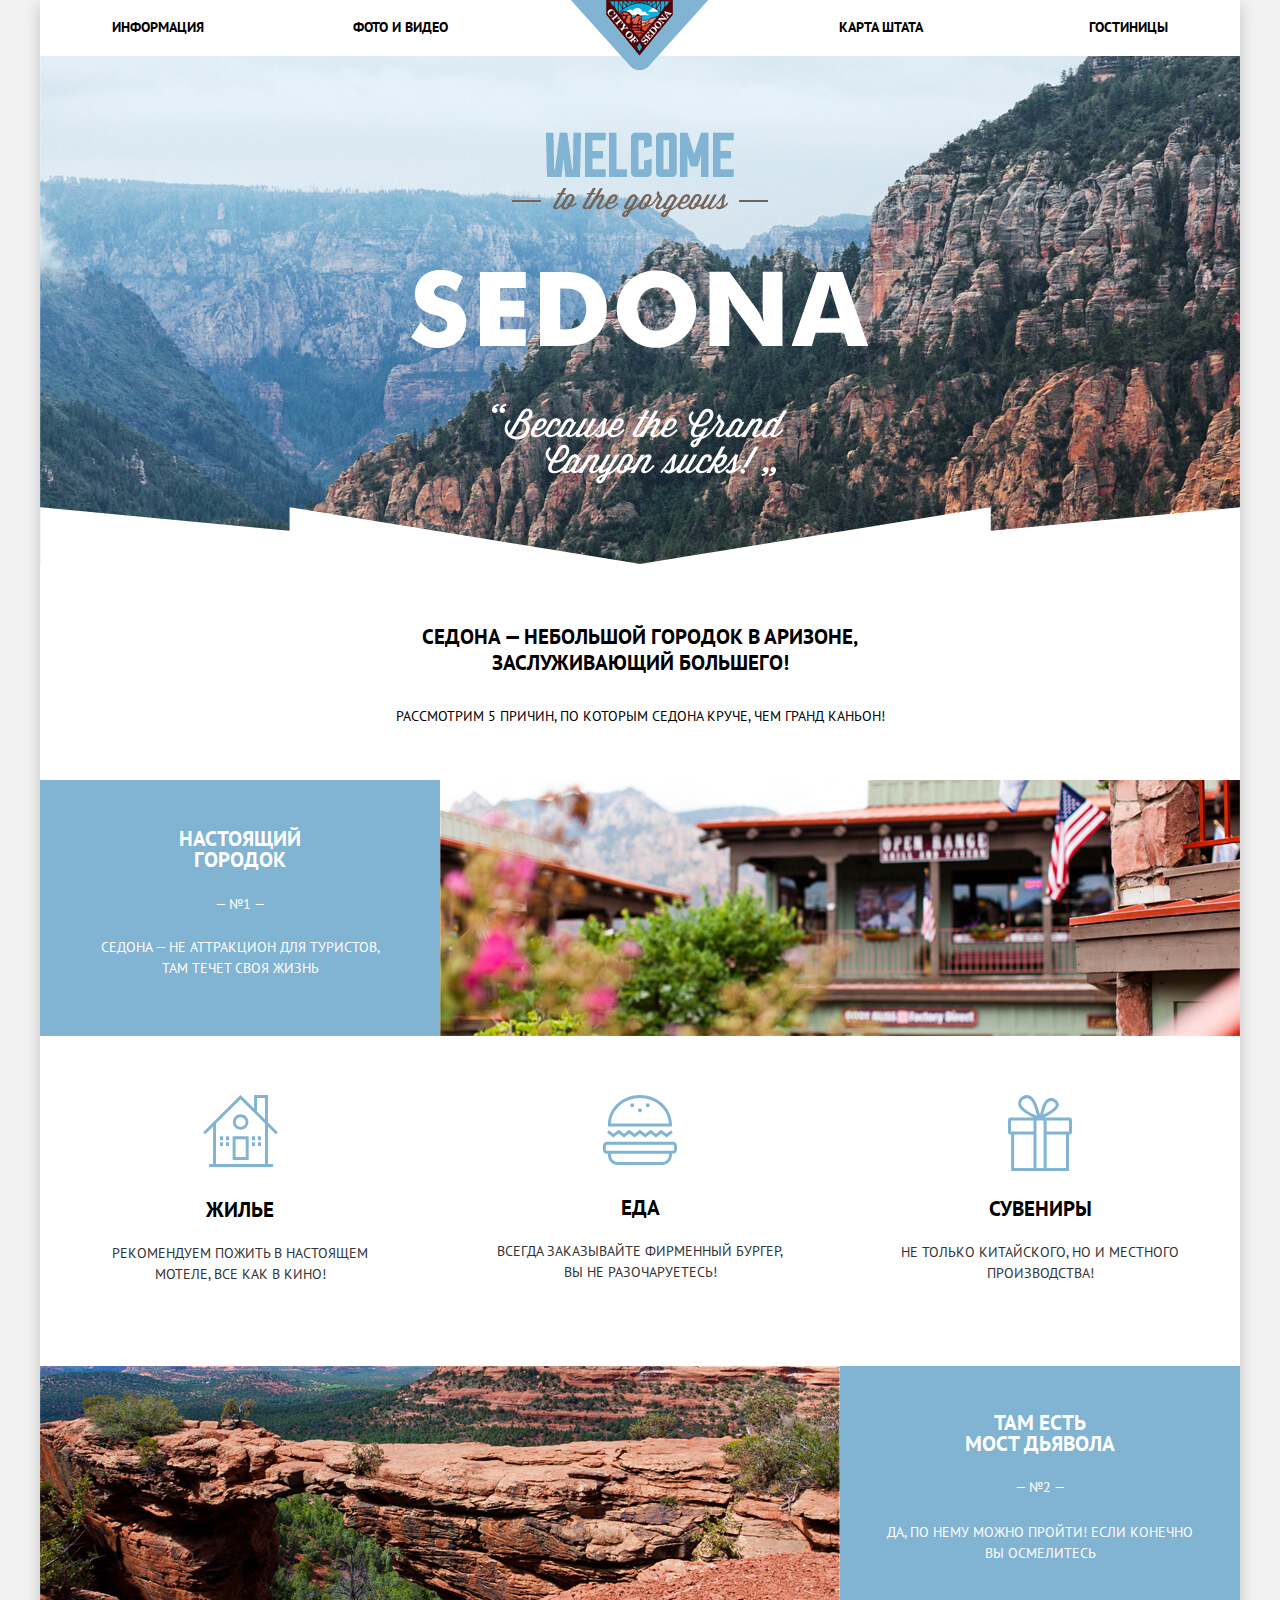
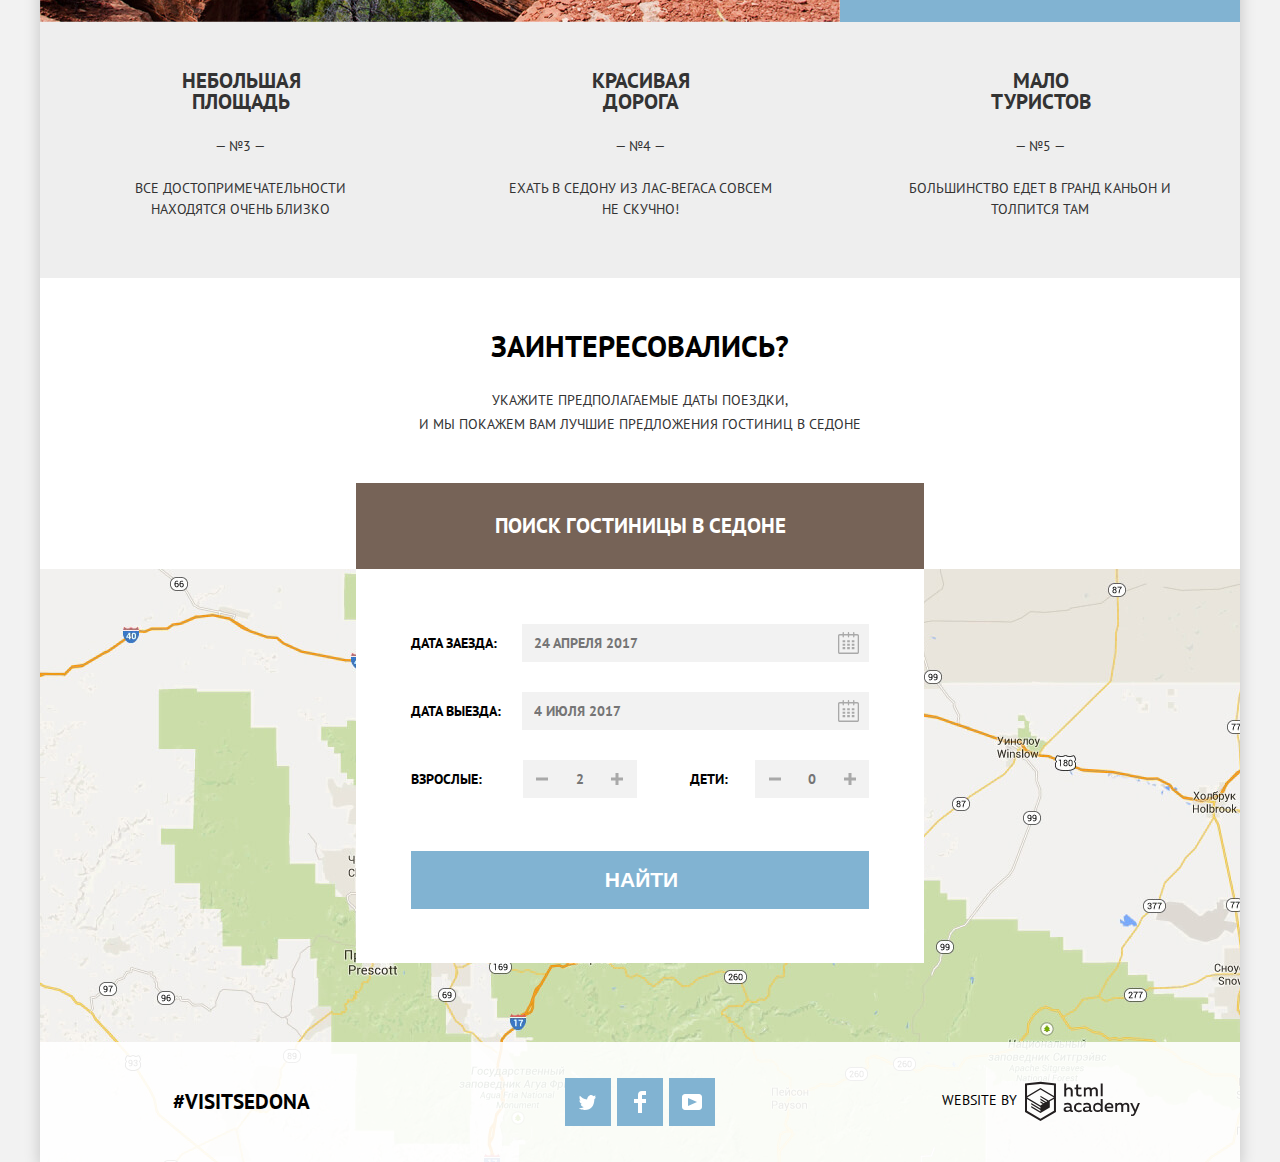
==== commit f303fb1e: "Исправил ошибки по критериям: Б.9, Б.11, Б.15, Б.17" ====
--- a/index.html
+++ b/index.html
@@ -15,7 +15,7 @@
                     <img src="img/logo.png" width="138" height="70" alt="Логотип города Седона">
                 </a>
                 <ul class="site-navigation">
-                    <li class="navigation-link current">
+                    <li class="navigation-link">
                         <a href="info.html">Информация</a>
                     </li>
                     <li class="navigation-link">
@@ -26,7 +26,7 @@
                     </li>
                     <li class="navigation-link">
                         <a href="catalog.html">Гостиницы</a>
-                    </li>
+                    </li>					
                 </ul>
             </nav>
         </header>
@@ -176,7 +176,7 @@
             </div>
             <p class="footer-copyright">
                 <b>WEBSITE BY </b>
-                <a href="#">
+                <a href="https://htmlacademy.ru/intensive/htmlcss">
                     <span class="visually-hidden">HTML academy</span>
                     <svg data-name="Layer 1" xmlns="http://www.w3.org/2000/svg" viewBox="0 0 108.08 36.85" width="115" height="41">
                         <path d="M44.61 26.86a2 2 0 0 0 .55-.1v1.33a3.25 3.25 0 0 1-1.18.21 1.67 1.67 0 0 1-1.67-1 4.84 4.84 0 0 1-3.14 1.08c-1.51 0-2.91-.83-2.91-2.55 0-2.13 2-2.79 3.71-2.79a11.08 11.08 0 0 1 2.17.25v-.3c0-1-.76-1.77-2.19-1.77a7.42 7.42 0 0 0-3 .64v-1.7a10.21 10.21 0 0 1 3.19-.55c2.36 0 3.81 1.12 3.81 3.65v3a.54.54 0 0 0 .49.59h.17zm-6.44-1.13a1.35 1.35 0 0 0 1.46 1.25h.11a3.39 3.39 0 0 0 2.41-1v-1.42a9.72 9.72 0 0 0-1.81-.21c-1 0-2.16.33-2.16 1.38zm12.36-6.11a5 5 0 0 1 2.57.64v1.72a4.08 4.08 0 0 0-2.3-.7 2.75 2.75 0 1 0 0 5.49 5 5 0 0 0 2.43-.64v1.71a6.27 6.27 0 0 1-2.76.57A4.21 4.21 0 0 1 46 24.49v-.41a4.32 4.32 0 0 1 4.18-4.46h.38zm12.17 7.24a2 2 0 0 0 .55-.1v1.33a3.25 3.25 0 0 1-1.18.21 1.67 1.67 0 0 1-1.67-1 4.84 4.84 0 0 1-3.14 1.08c-1.51 0-2.91-.83-2.91-2.55 0-2.13 2-2.79 3.71-2.79a11.08 11.08 0 0 1 2.17.25v-.3c0-1-.76-1.77-2.19-1.77a7.42 7.42 0 0 0-3 .64v-1.7a10.21 10.21 0 0 1 3.19-.55c2.36 0 3.81 1.12 3.81 3.65v3a.54.54 0 0 0 .49.59h.17zm-6.44-1.13a1.35 1.35 0 0 0 1.47 1.25h.11a3.39 3.39 0 0 0 2.41-1v-1.42a9.72 9.72 0 0 0-1.81-.21c-1.06 0-2.16.33-2.16 1.38zM73 15.98v12.2h-1.65v-1.32a3.88 3.88 0 0 1-3.19 1.54 4.4 4.4 0 0 1 0-8.78 3.81 3.81 0 0 1 3 1.3v-4.94H73zm-4.53 5.22a2.76 2.76 0 1 0 0 5.52 2.86 2.86 0 0 0 2.68-1.74v-2a2.91 2.91 0 0 0-2.66-1.73zM79 19.62c3.31 0 4.46 2.68 3.92 5.09H76.7c.21 1.5 1.67 2.11 3.19 2.11a6.11 6.11 0 0 0 2.64-.59v1.6a7.14 7.14 0 0 1-3 .57c-2.53 0-4.75-1.42-4.75-4.42a4.18 4.18 0 0 1 4-4.39H79zm.09 1.54a2.28 2.28 0 0 0-2.44 2.1v.06h4.65a2 2 0 0 0-2.17-2.16zm5.73 7v-8.31h1.65v1a3.81 3.81 0 0 1 2.78-1.27 2.86 2.86 0 0 1 2.64 1.4 4.12 4.12 0 0 1 2.91-1.33 3.06 3.06 0 0 1 3.2 3.33v5.2h-1.9v-5.15a1.59 1.59 0 0 0-1.42-1.75h-.26a2.8 2.8 0 0 0-2.07 1.12v5.78h-1.9v-5.15A1.59 1.59 0 0 0 89 21.29h-.2a3 3 0 0 0-2.21 1.29v5.63h-1.73zm21.31-8.33h1.9l-3.91 9.46c-.9 2.17-2.09 2.86-3.35 2.86a4.76 4.76 0 0 1-1.1-.14v-1.57a2.86 2.86 0 0 0 .85.12c.9 0 1.58-.64 2.07-1.9l.17-.42-4-8.4h2l2.86 6.29zM38.73 1.44V6.2a3.81 3.81 0 0 1 2.7-1.14 3.25 3.25 0 0 1 3.44 3.4v5.15H43V8.7a1.81 1.81 0 0 0-1.61-2h-.3a2.93 2.93 0 0 0-2.32 1.39v5.52h-1.9V1.44h1.9zm11.21.85v3h3v1.6h-3v3.81c0 1.1.5 1.46 1.58 1.46a4.49 4.49 0 0 0 1.69-.33v1.6a6.8 6.8 0 0 1-2.21.35 2.55 2.55 0 0 1-2.86-2.74V6.87h-1.56V5.24h1.5V2.72zm5.4 11.31V5.26H57v1a3.81 3.81 0 0 1 2.77-1.28 2.86 2.86 0 0 1 2.6 1.33 4.12 4.12 0 0 1 2.91-1.33 3.06 3.06 0 0 1 3.16 3.4v5.21h-1.9V8.44a1.59 1.59 0 0 0-1.42-1.75h-.23a2.8 2.8 0 0 0-2.07 1.12v5.78h-1.9V8.44a1.59 1.59 0 0 0-1.42-1.75h-.23a3 3 0 0 0-2.21 1.29v5.63h-1.72zM71.17 1.43H73v12.15h-1.83V1.43zM14.71-.02h-.16L0 1.52v26.67l14.55 8.66 14.55-8.66V1.52zm12.5 27.1l-12.66 7.54L1.9 27.1V16.16l12.59 7.5v1.32l-8.63-5.1v1.31l8.68 5.21v1.39l-8.67-5.16v1.35l8.68 5.21 8.75-5.24v-5.66l3.9-2.31V27.1zm0-12.53l-3.48 2-1.6 1-7.62-4.57v1.31L21 18.21l-.14.09-1 .54-5.37-3.2v1.34l4.24 2.52-1 .67-3.2-1.9v1.31l2.1 1.24-2.13 1.26L2 14.63l12.51-7.54zm0-1.32L14.49 5.74 1.91 13.23v-10L14.56 1.9l12.65 1.33v10z" fill="#231f20"/>
--- a/css/style.css
+++ b/css/style.css
@@ -67,28 +67,32 @@
 
 .site-navigation {
 	display: flex;
-	justify-content: left;
-	text-align: center;
-	align-items: center;
 	width: 100%;
 	margin: 0;
 	padding: 0;
-	list-style: none;
-	min-height: 56px;
-}
-
-.site-navigation li:first-child {
+	padding-top: 14px;
+	padding-bottom: 16px;
+	list-style: none;	
+}
+
+.navigation-link {
+	box-sizing: border-box;	
+	flex-basis: 241px;
+	text-align: left;
+}
+
+.navigation-link:nth-child(3),
+.navigation-link:nth-child(4) {
+	text-align: right;
+}
+
+.navigation-link:nth-child(1) {
 	margin-left: 72px;
-	margin-right: 147px;
-}
-
-.site-navigation li:nth-child(3) {
-	margin-left: 388px;
-	margin-right: 166px;
-}
-
-.navigation-link {
-	box-sizing: border-box;
+}
+
+.navigation-link:nth-child(3) {
+	margin-left: 88px;
+	margin-right: 4px;
 }
 
 .site-navigation a {
@@ -443,8 +447,8 @@
 	font: inherit;
 	text-transform: uppercase;
 	background-color: #f2f2f2;
-	border: 1px solid transparent;
-	padding: 5px;
+	border: 2px solid transparent;
+	padding: 4px;
 	padding-left: 10px;
 }
 
@@ -456,10 +460,10 @@
 	padding-left: 38px;
 	padding-right: 38px;
 	text-align: center;
-	border: 1px solid transparent;
+	border: 2px solid transparent;
 	font: inherit;
 	background-color: #f2f2f2;
-	padding: 5px;
+	padding: 4px;
 }
 
 .children input {
@@ -577,7 +581,7 @@
 
 .map input:focus {
 	background-color: transparent;
-	border: 1px solid #f2f2f2;
+	border: 2px solid #f2f2f2;
 	outline: none;
 }
 
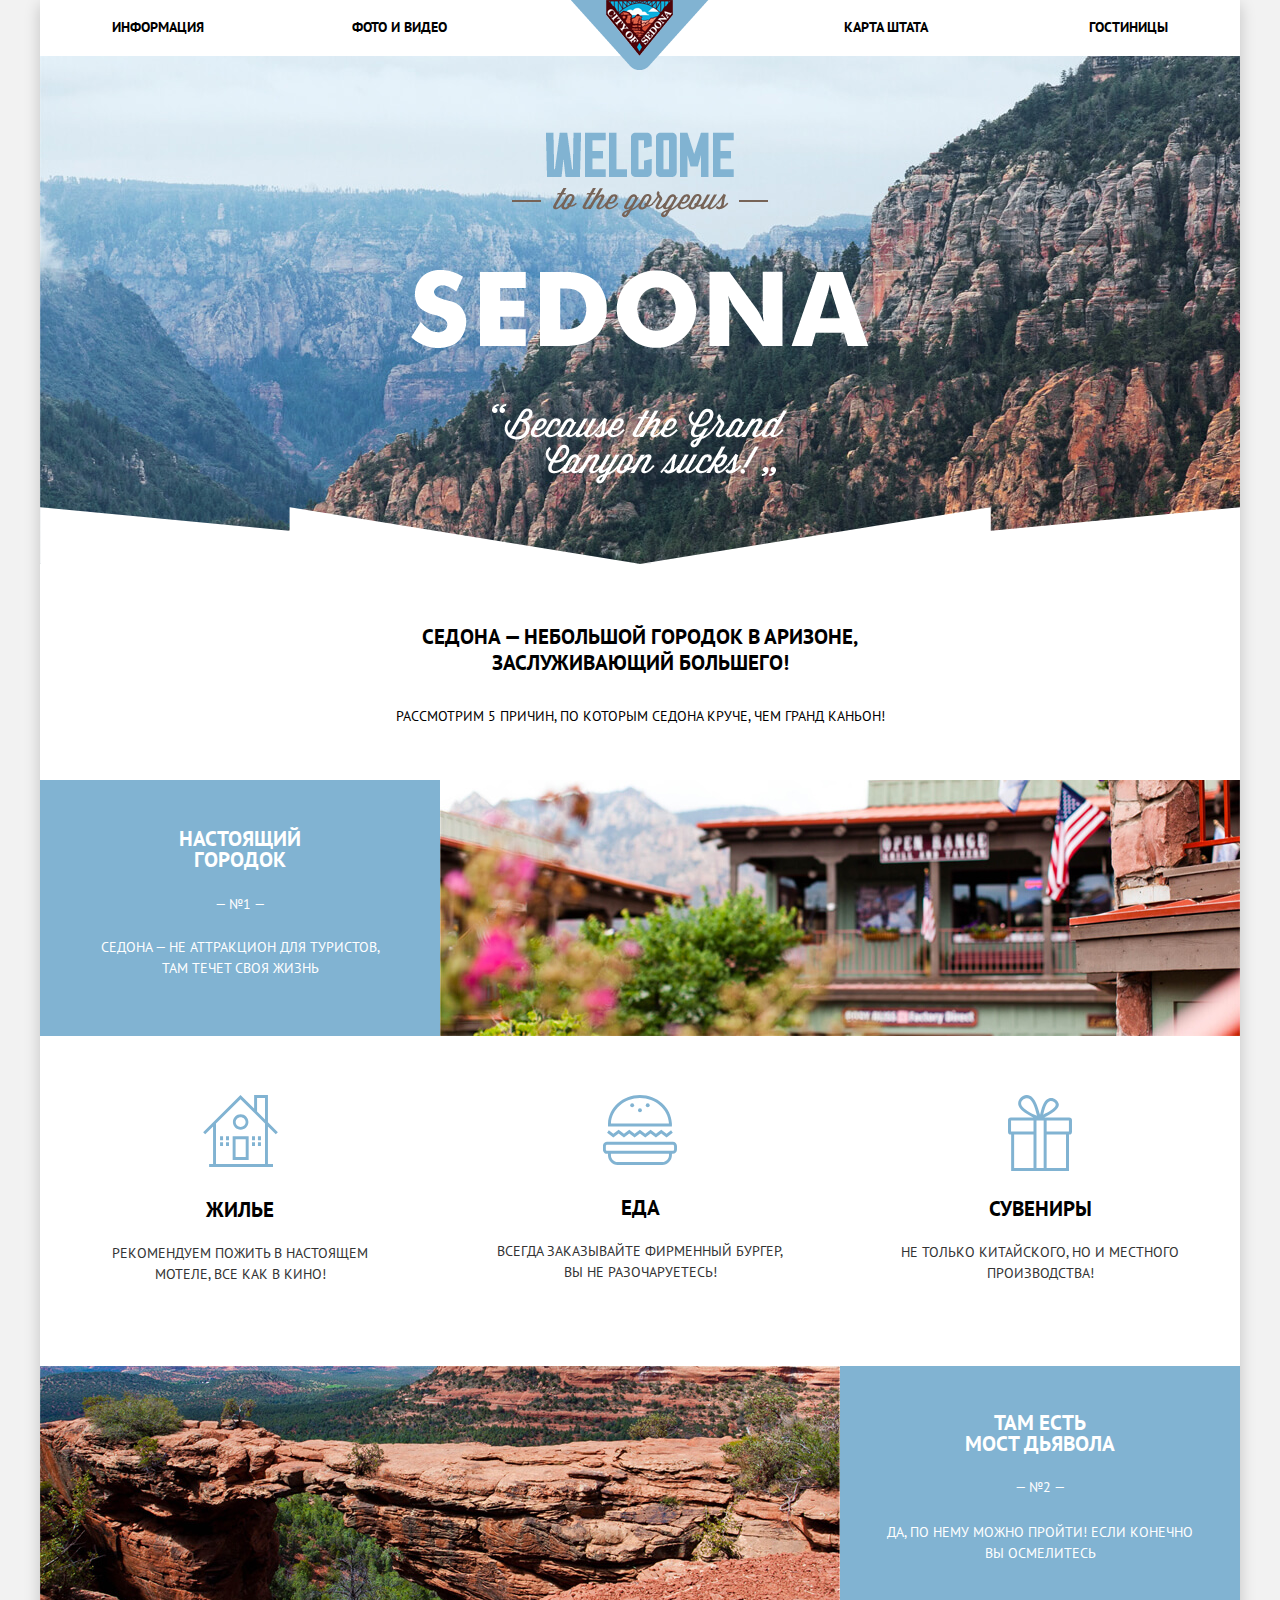
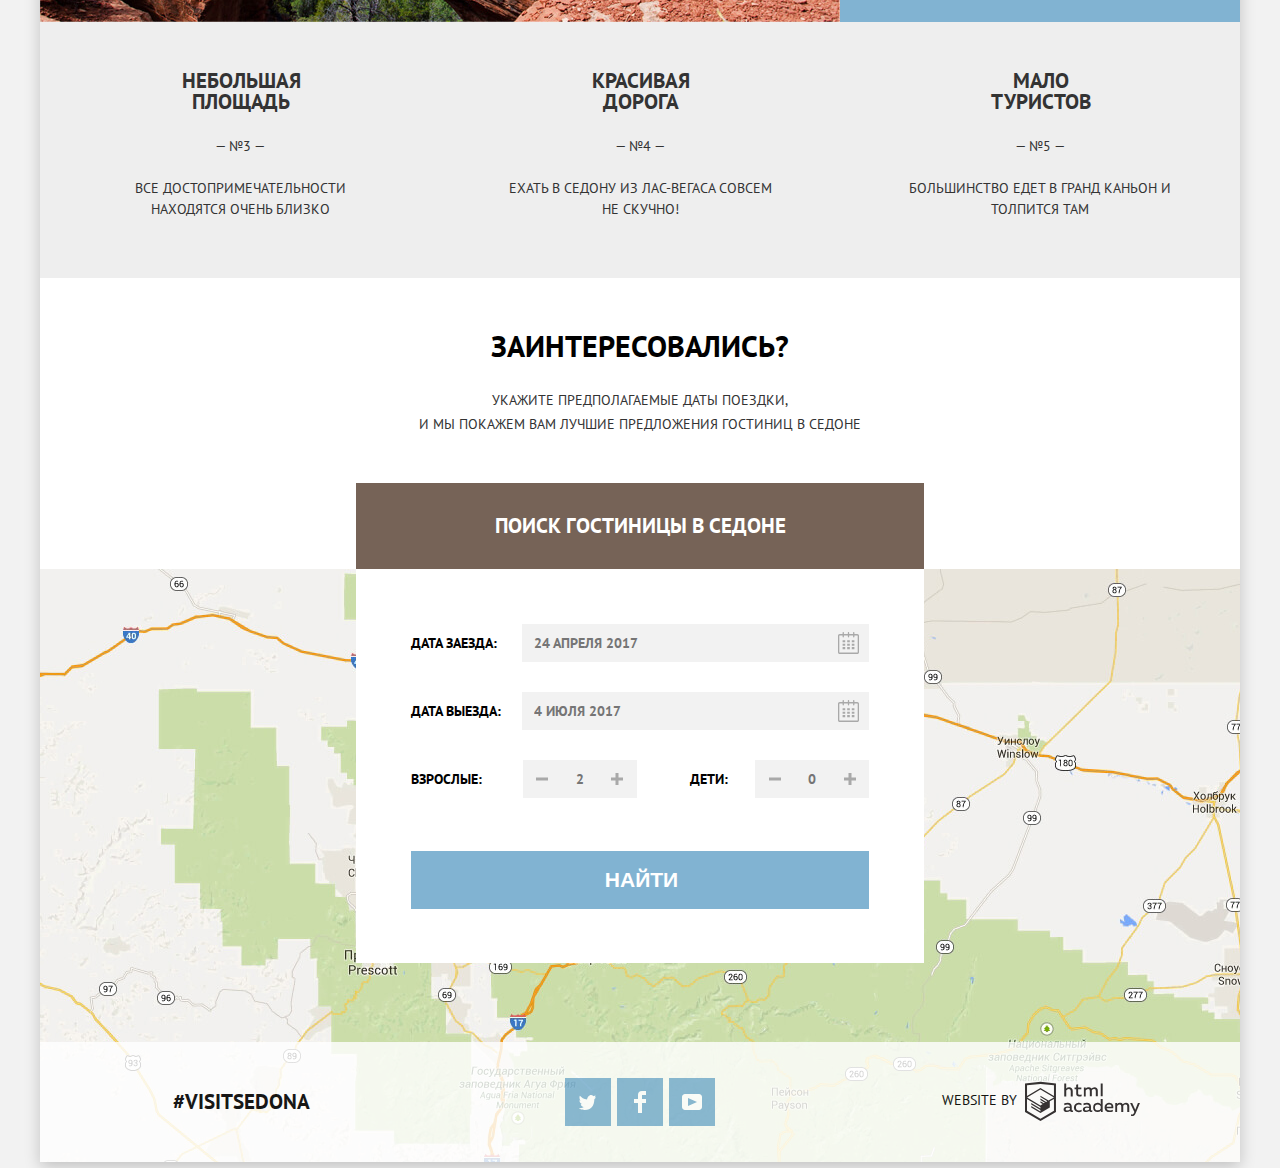
==== commit 364ddc70: "Добавил интерактивную карту" ====
--- a/index.html
+++ b/index.html
@@ -141,6 +141,8 @@
                         <button class="button button-search" type="submit">Найти</button>
                     </p>
                 </form>
+                               <iframe src="https://www.google.com/maps/embed?pb=!1m18!1m12!1m3!1d724065.9419403841!2d-112.10801431369968!3d35.01222854039837!2m3!1f0!2f0!3f0!3m2!1i1024!2i768!4f13.1!3m3!1m2!1s0x872da132f942b00d%3A0x5548c523fa6c8efd!2z0KHQtdC00L7QvdCwLCDQkNGA0LjQt9C-0L3QsCA4NjMzNiwg0KHQqNCQ!5e0!3m2!1sru!2sru!4v1522948512400" allowfullscreen></iframe>
+
             </section>
         </main>
 
--- a/css/style.css
+++ b/css/style.css
@@ -50,6 +50,7 @@
 }
 
 .main-navigation {
+	position: relative;
 	font-size: 14px;
 	line-height: 26px;
 	font-weight: 700;
@@ -67,8 +68,8 @@
 
 .site-navigation {
 	display: flex;
-	width: 100%;
-	margin: 0;
+	width: 1056px;
+	margin: 0 auto;
 	padding: 0;
 	padding-top: 14px;
 	padding-bottom: 16px;
@@ -77,7 +78,7 @@
 
 .navigation-link {
 	box-sizing: border-box;	
-	flex-basis: 241px;
+	flex-basis: 240px;
 	text-align: left;
 }
 
@@ -86,13 +87,8 @@
 	text-align: right;
 }
 
-.navigation-link:nth-child(1) {
-	margin-left: 72px;
-}
-
 .navigation-link:nth-child(3) {
-	margin-left: 88px;
-	margin-right: 4px;
+	margin-left: auto;	
 }
 
 .site-navigation a {
@@ -355,24 +351,36 @@
 }
 
 .map {
+	position: relative;
 	background-image: url(../img/map.jpg);
 	background-position: 50% 50%;
 	width: 1200px;
 	height: 593px;
 	text-align: center;
 	min-height: 593px;
+/*	outline: 2px solid blue;*/
+}
+
+.map iframe {
+	width: 100%;
+	height: 100%;
+	border: none;	
 }
 
 .search {
+	position: absolute;
+	top: 0;
+	left: 316px;
 	margin: 0 auto;
-	background-color: #ffffff;
-	display: flex;
+	display: flex;
+	background-color: #ffffff;	
 	flex-wrap: wrap;
 	align-items: center;
 	justify-content: center;
 	width: 458px;
 	padding: 55px;
-	padding-bottom: 24px;  
+	padding-bottom: 24px;	
+/*	outline: 2px solid red;*/
 }
 
 .search p {
@@ -642,6 +650,7 @@
 	height: 120px;
 	background-color: rgba(255,255,255,0.9);
 	margin-top: -120px;
+	opacity: 0.9;	
 }
 
 .main-footer-catalog-opacity {
@@ -657,7 +666,7 @@
 	font-size: 21px;
 	line-height: 26px;
 	font-weight: 700;
-	color: #000000;
+	color: #000000;	
 }
 
 .social-list {
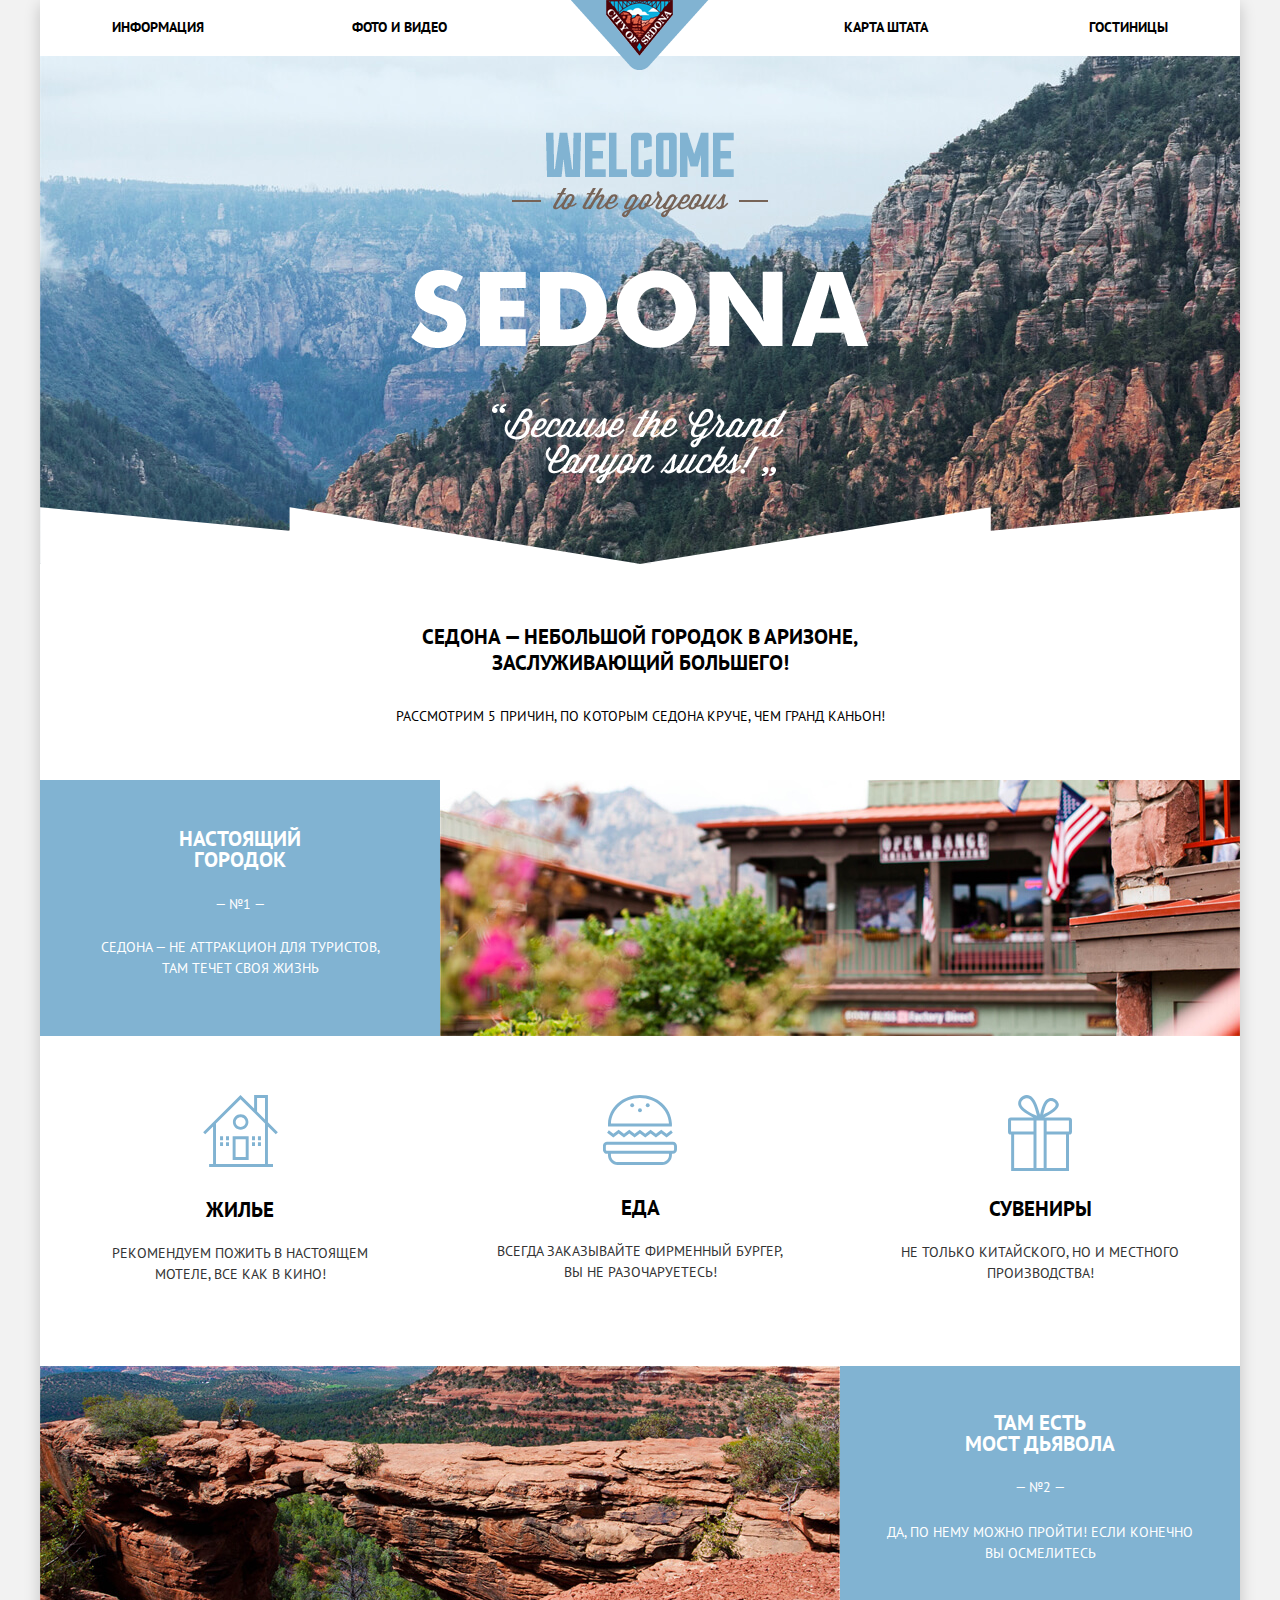
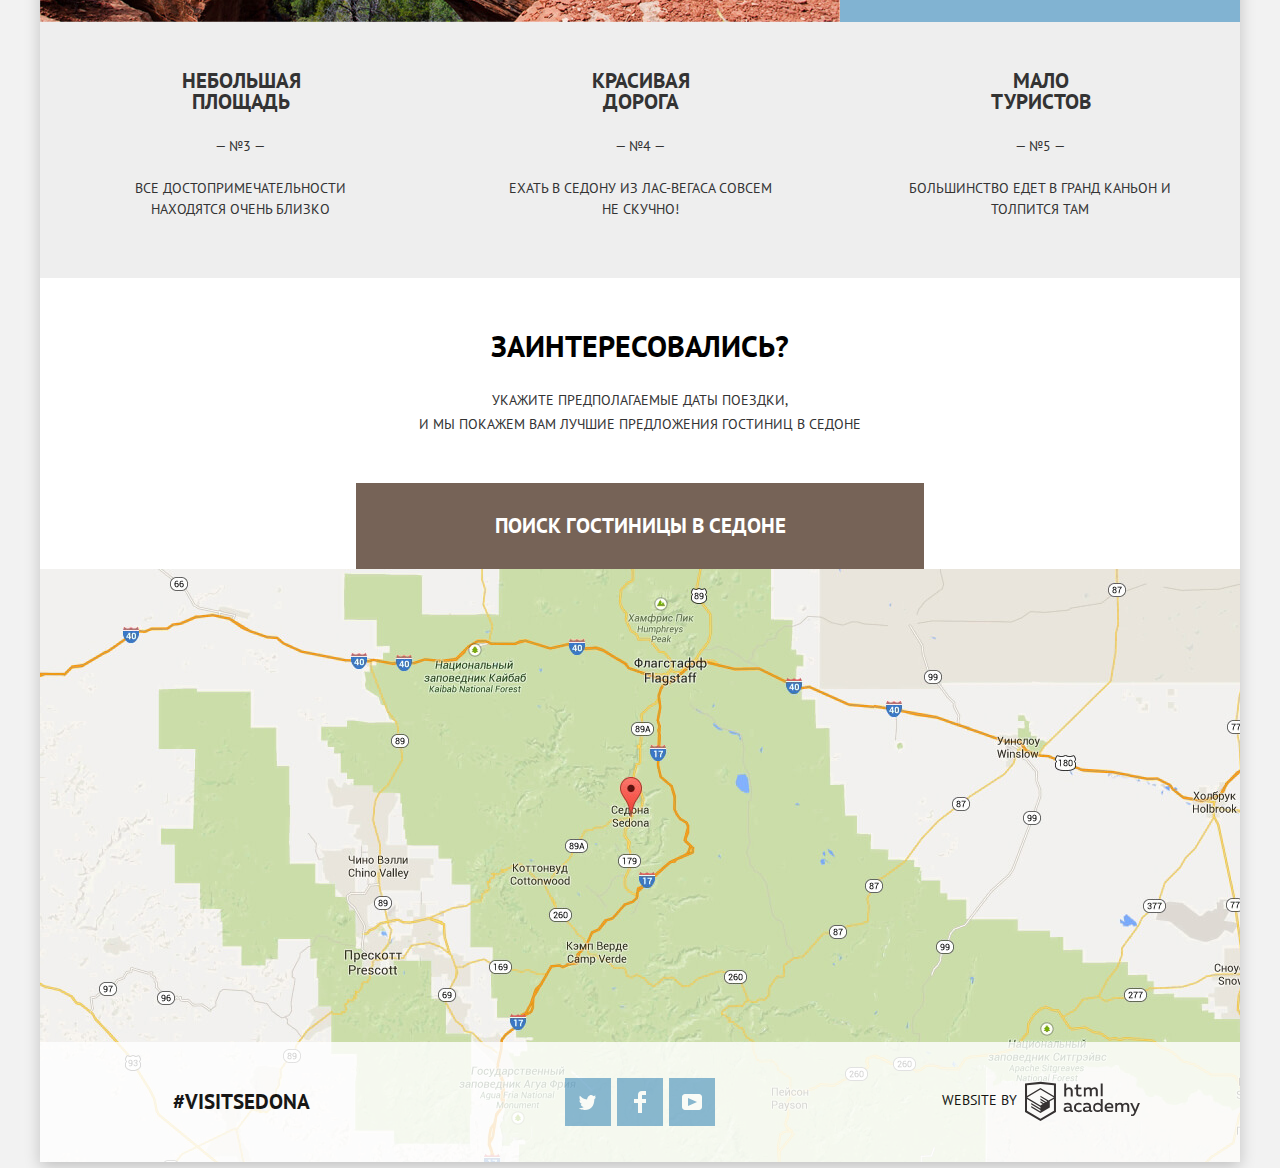
==== commit 680b5c97: "Добавил js для формы" ====
--- a/index.html
+++ b/index.html
@@ -107,7 +107,7 @@
                 <div class="interest-block">
                     <h2>Заинтересовались?</h2>
                     <p>Укажите предполагаемые даты поездки, <br> и мы покажем вам лучшие предложения гостиниц в Седоне</p>
-                    <a href="catalog.html"> Поиск гостиницы в Седоне</a>
+                    <a class="link-form" href="catalog.html"> Поиск гостиницы в Седоне</a>
                 </div>
             </section>
 
@@ -187,5 +187,46 @@
             </p>
         </footer>
     </div>
+	<script>
+		var link = document.querySelector(".link-form");
+		var form = document.querySelector(".search");
+		var arrival = form.querySelector("[name=arrival]");
+		var departure = form.querySelector("[name=departure]");
+		var adults = form.querySelector("[name=adults]");
+		var children = form.querySelector("[name=children]");
+		
+		link.addEventListener("click", function (evt) {
+			evt.preventDefault();
+			if (form.classList.contains("modal-error")) {
+				form.classList.remove("modal-error");			
+			}
+			form.classList.toggle("search-show");
+			arrival.focus();
+		});
+		
+		form.addEventListener("submit", function (evt) {
+			if (!arrival.value || !departure.value || !adults.value || !children.value) {
+			evt.preventDefault();
+				form.classList.remove("modal-error");
+				form.offsetWidth = form.offsetWidth;
+				form.classList.add("modal-error");
+			console.log("Нужно ввести date");
+			} else {
+				console.log("date add");
+				localStorage.setItem("arrival", arrival.value);
+			}
+		});
+		
+		window.addEventListener("keydown", function (evt) {
+			if (evt.keyCode === 27) {
+				evt.preventDefault();
+				if (form.classList.contains("search-show")) {
+					form.classList.remove("search-show");
+					form.classList.remove("modal-error");
+				}
+			}
+		})
+		
+	</script>
 </body>
 </html>
--- a/css/style.css
+++ b/css/style.css
@@ -268,12 +268,14 @@
 }
 
 .factor-features {
+	position: relative;
 	background-color: #eeeeee;
 	text-align: center;
 	display: flex;
 	justify-content: space-around;
 	align-items: flex-start;
 	min-height: 256px;
+	z-index: 1;
 }
 
 .factor-features p {
@@ -299,6 +301,11 @@
 	line-height: 21px;
 	font-weight: 400;
 	color: #333333;
+}
+
+.interest {
+	position: relative;
+	z-index: 1;
 }
 
 .interest-block {
@@ -358,7 +365,7 @@
 	height: 593px;
 	text-align: center;
 	min-height: 593px;
-/*	outline: 2px solid blue;*/
+/*	outline: 2px solid blue;*/	
 }
 
 .map iframe {
@@ -368,11 +375,12 @@
 }
 
 .search {
+	display: none;
 	position: absolute;
 	top: 0;
 	left: 316px;
 	margin: 0 auto;
-	display: flex;
+/*	display: flex;*/
 	background-color: #ffffff;	
 	flex-wrap: wrap;
 	align-items: center;
@@ -381,7 +389,59 @@
 	padding: 55px;
 	padding-bottom: 24px;	
 /*	outline: 2px solid red;*/
-}
+	
+}
+
+.search-show {
+	display: flex;
+	animation: bounce 1.6s;	
+}
+
+.modal-error {
+  animation: shake 0.6s;	
+}
+
+@keyframes bounce {
+  0% {
+    transform: translateY(-390px);
+  }
+
+  70% {
+    transform: translateY(30px);
+  }
+
+  90% {
+    transform: translateY(-10px);
+  }
+
+  100% {
+    transform: translateY(0);
+  }
+}
+
+@keyframes shake {
+  0%,
+  100% {
+    transform: translateX(0);
+  }
+
+  10%,
+  30%,
+  50%,
+  70%,
+  90% {
+    transform: translateX(-5px);
+  }
+
+  20%,
+  40%,
+  60%,
+  80% {
+    transform: translateX(5px);
+  }
+}
+
+
 
 .search p {
 	position: relative;
@@ -846,6 +906,13 @@
 	background-position: 0 0; 
 }
 
+.filter-input-checkbox:focus + label::before,
+.filter-input-checkbox:focus + label::after {
+	outline: 2px solid #81b3d2;	
+}
+
+
+
 .filter-option,
 .filter-button {
 	font-size: 14px;
@@ -1238,4 +1305,5 @@
 .icon-star {
 	margin-left: 7px;
 	margin-bottom: 48px;
-}+}
+
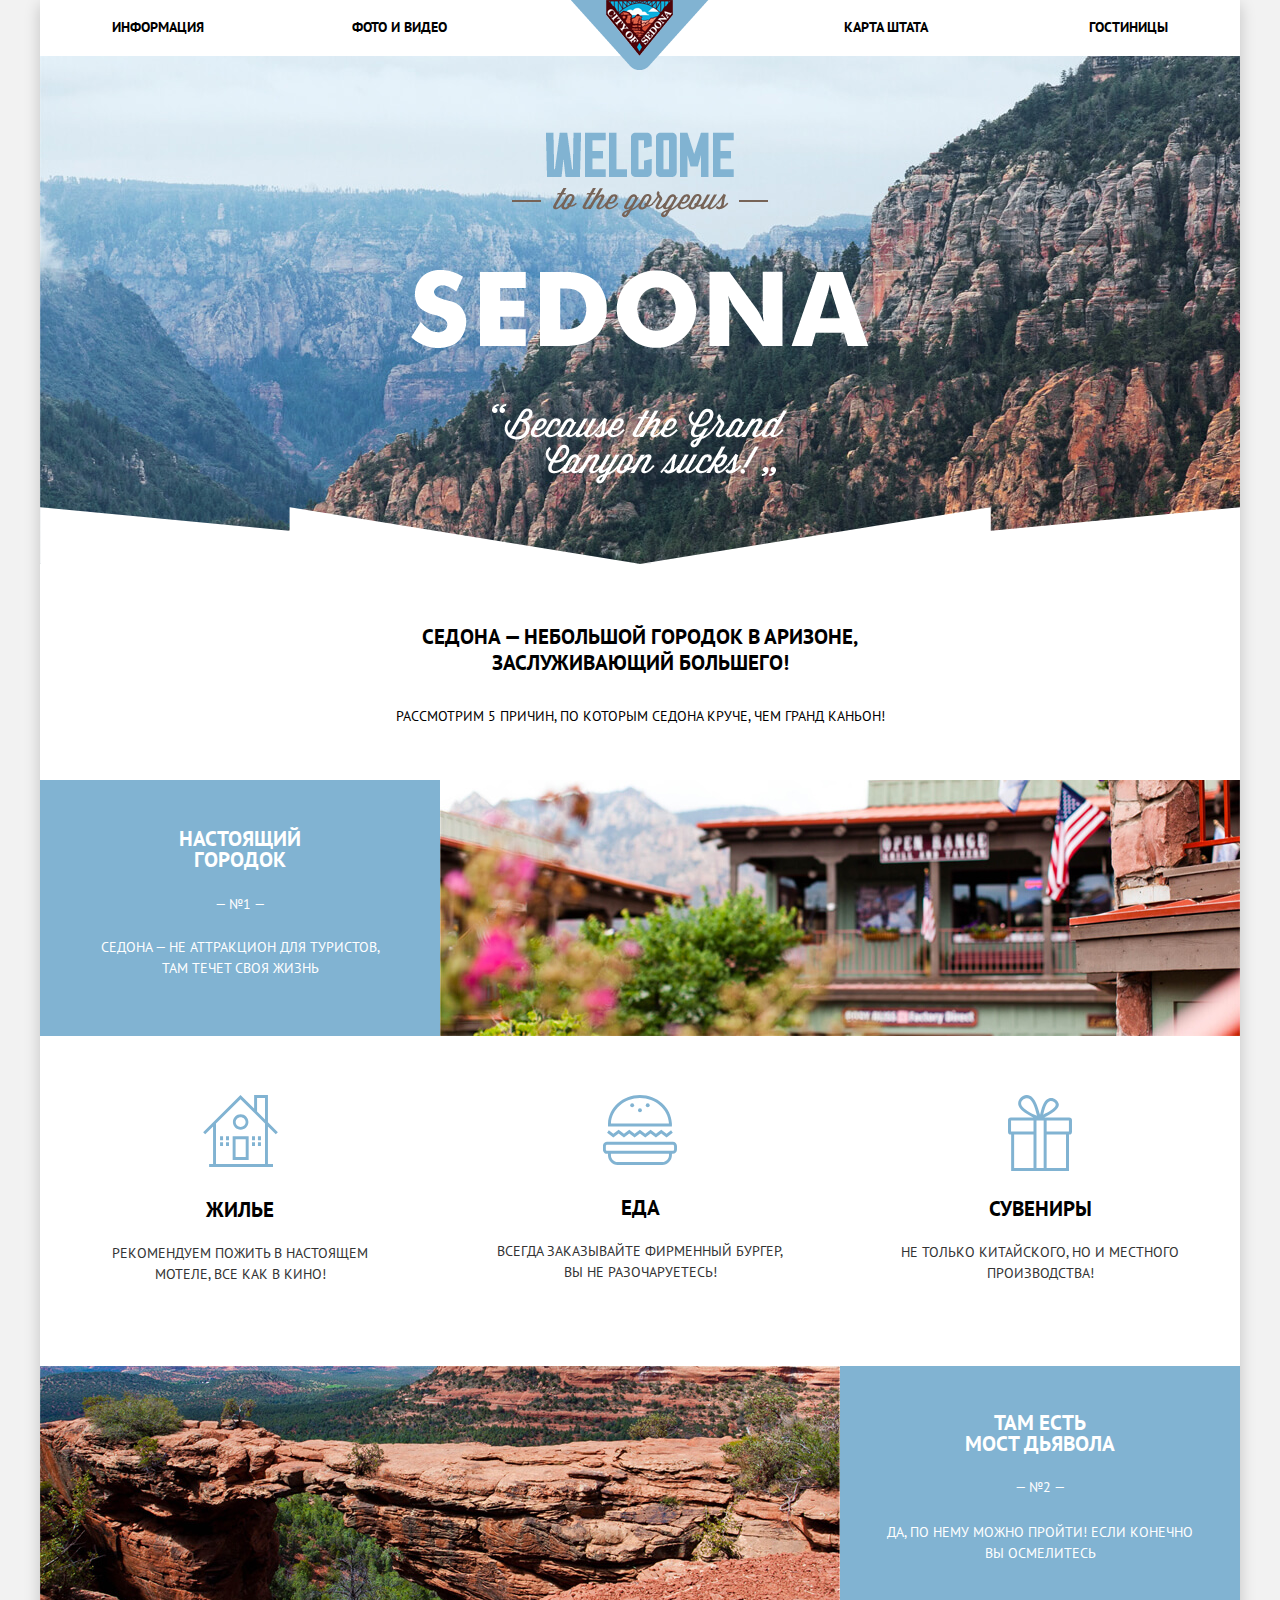
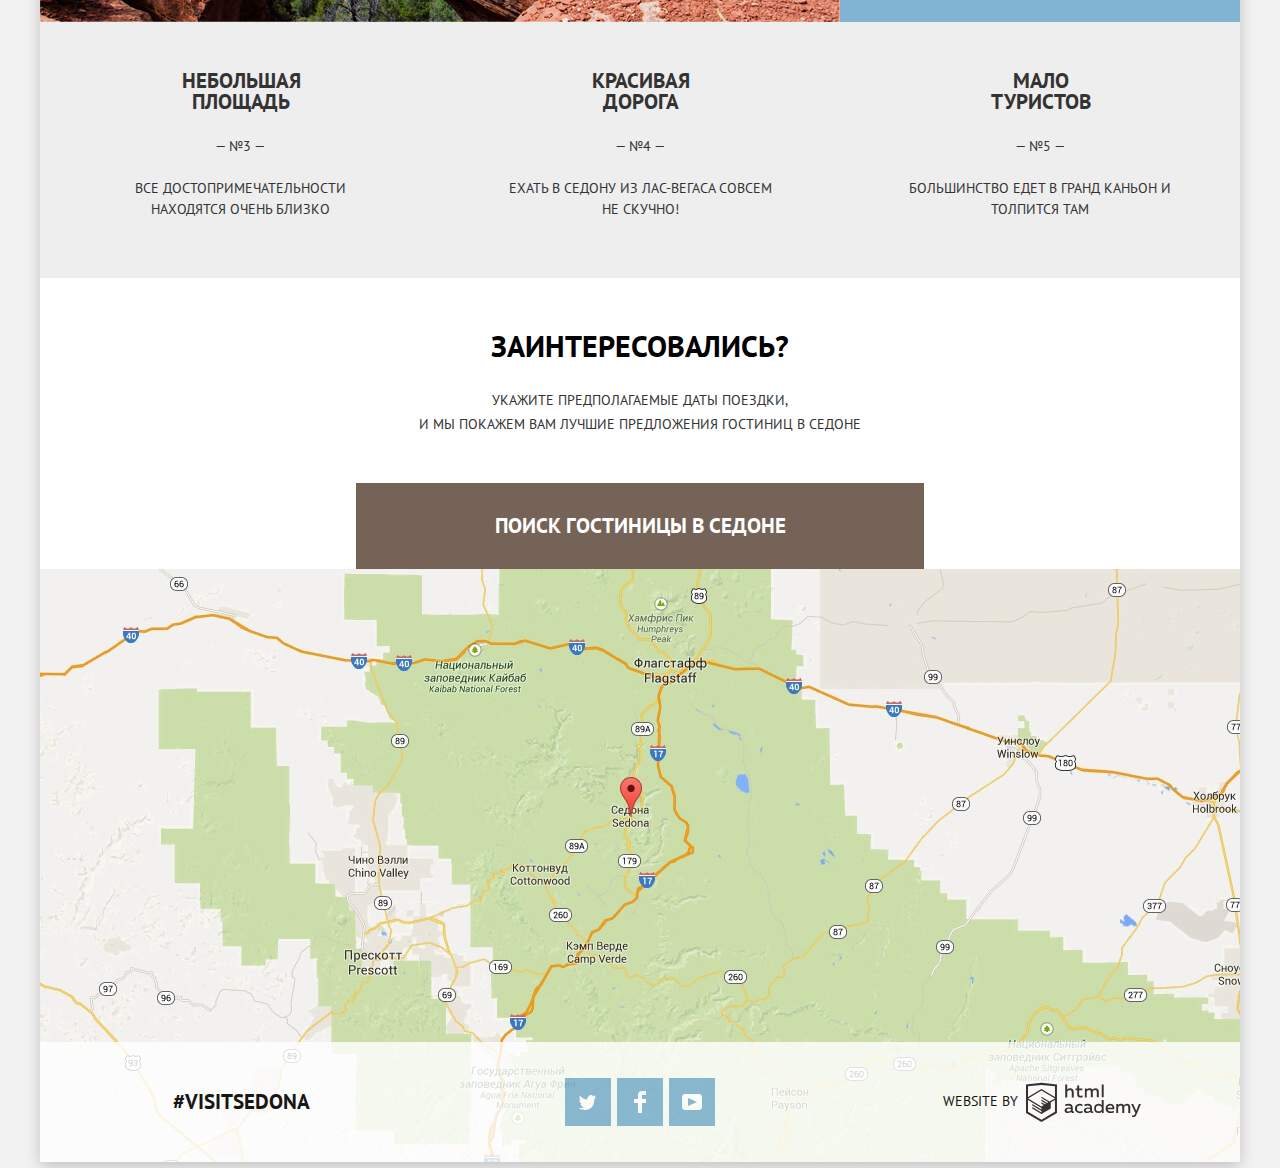
==== commit 40734469: "Минифицированы стили и скрипты, подключены минифицированные" ====
--- a/index.html
+++ b/index.html
@@ -4,8 +4,8 @@
     <meta charset="utf-8">
     <title>HTML Academy: Седона</title>
     <link href="https://fonts.googleapis.com/css?family=PT+Sans:400,700" rel="stylesheet">
-    <link rel="stylesheet" href="css/normalize.css">
-    <link rel="stylesheet" href="css/style.css">
+    <link rel="stylesheet" href="css/normalize.min.css">
+    <link rel="stylesheet" href="css/style.min.css">
 </head>
 <body>
     <div class="container">
@@ -141,8 +141,7 @@
                         <button class="button button-search" type="submit">Найти</button>
                     </p>
                 </form>
-                               <iframe src="https://www.google.com/maps/embed?pb=!1m18!1m12!1m3!1d724065.9419403841!2d-112.10801431369968!3d35.01222854039837!2m3!1f0!2f0!3f0!3m2!1i1024!2i768!4f13.1!3m3!1m2!1s0x872da132f942b00d%3A0x5548c523fa6c8efd!2z0KHQtdC00L7QvdCwLCDQkNGA0LjQt9C-0L3QsCA4NjMzNiwg0KHQqNCQ!5e0!3m2!1sru!2sru!4v1522948512400" allowfullscreen></iframe>
-
+				<iframe src="https://www.google.com/maps/embed?pb=!1m18!1m12!1m3!1d724065.9419403841!2d-112.10801431369968!3d35.01222854039837!2m3!1f0!2f0!3f0!3m2!1i1024!2i768!4f13.1!3m3!1m2!1s0x872da132f942b00d%3A0x5548c523fa6c8efd!2z0KHQtdC00L7QvdCwLCDQkNGA0LjQt9C-0L3QsCA4NjMzNiwg0KHQqNCQ!5e0!3m2!1sru!2sru!4v1522948512400" allowfullscreen></iframe>
             </section>
         </main>
 
@@ -186,47 +185,7 @@
                 </a>
             </p>
         </footer>
-    </div>
-	<script>
-		var link = document.querySelector(".link-form");
-		var form = document.querySelector(".search");
-		var arrival = form.querySelector("[name=arrival]");
-		var departure = form.querySelector("[name=departure]");
-		var adults = form.querySelector("[name=adults]");
-		var children = form.querySelector("[name=children]");
-		
-		link.addEventListener("click", function (evt) {
-			evt.preventDefault();
-			if (form.classList.contains("modal-error")) {
-				form.classList.remove("modal-error");			
-			}
-			form.classList.toggle("search-show");
-			arrival.focus();
-		});
-		
-		form.addEventListener("submit", function (evt) {
-			if (!arrival.value || !departure.value || !adults.value || !children.value) {
-			evt.preventDefault();
-				form.classList.remove("modal-error");
-				form.offsetWidth = form.offsetWidth;
-				form.classList.add("modal-error");
-			console.log("Нужно ввести date");
-			} else {
-				console.log("date add");
-				localStorage.setItem("arrival", arrival.value);
-			}
-		});
-		
-		window.addEventListener("keydown", function (evt) {
-			if (evt.keyCode === 27) {
-				evt.preventDefault();
-				if (form.classList.contains("search-show")) {
-					form.classList.remove("search-show");
-					form.classList.remove("modal-error");
-				}
-			}
-		})
-		
-	</script>
+    </div>	
+    <script src="js/script.min.js"></script>
 </body>
 </html>
--- a/css/style.min.css
+++ b/css/style.min.css
@@ -0,0 +1 @@
+.inner-page,body{background-color:#f2f2f2}.knowing,.site-navigation{display:-webkit-box;display:-ms-flexbox}.intro,.knowing{background-repeat:no-repeat}.btn-transparent,.button-search,.filter-button,.filter-range,.search-data input,body{text-transform:uppercase}body{margin:0;padding:0;font-family:"PT Sans",Arial,sans-serif;font-size:14px;line-height:21px;font-weight:400;color:#333;background-position:top center}.intro h2,.main-navigation{font-weight:700;line-height:26px}.intro h2,.intro p,.site-navigation a{color:#000}.container{width:1200px;margin:0 auto;-webkit-box-shadow:0 5px 15px 0 rgba(0,1,1,.2);box-shadow:0 5px 15px 0 rgba(0,1,1,.2)}a{text-decoration:none}img{max-width:100%;height:auto}.visually-hidden:not(:focus):not(:active),input[type=checkbox].visually-hidden,input[type=radio].visually-hidden{position:absolute;width:1px;height:1px;margin:-1px;border:0;padding:0;white-space:nowrap;-webkit-clip-path:inset(100%);clip-path:inset(100%);clip:rect(0 0 0 0);overflow:hidden}.main-header{background-color:#fff}.main-navigation{position:relative;font-size:14px;color:#000}.main-header-logo{width:138px;height:70px;position:absolute;left:50%;top:0;-webkit-transform:translate(-50%,0);-ms-transform:translate(-50%,0);transform:translate(-50%,0)}.factor-features,.interest,.knowing-wrap,.map{position:relative}.site-navigation{display:flex;width:1056px;margin:0 auto;padding:14px 0 16px;list-style:none}.navigation-link{-webkit-box-sizing:border-box;box-sizing:border-box;-ms-flex-preferred-size:240px;flex-basis:240px;text-align:left}.knowing,.knowing-wrap{-ms-flex-direction:column}.navigation-link:nth-child(3),.navigation-link:nth-child(4){text-align:right}.navigation-link:nth-child(3){margin-left:auto}.knowing{display:flex;-webkit-box-orient:vertical;-webkit-box-direction:normal;flex-direction:column;-webkit-box-pack:center;-ms-flex-pack:center;justify-content:center;padding-top:24px;width:100%;background-image:url(../img/mask.png),url(../img/background.jpg);background-color:#ddecf4;background-position:bottom,center;padding-bottom:29px}.intro,.knowing-wrap{display:-webkit-box;display:-ms-flexbox;-webkit-box-orient:vertical;-webkit-box-direction:normal}.intro,.map{background-position:50% 50%}.knowing-wrap{display:flex;flex-direction:column;-webkit-box-pack:center;-ms-flex-pack:center;justify-content:center;padding-left:371px;-webkit-box-align:top;-ms-flex-align:top;align-items:top;min-height:455px}.found-item,.intro{-ms-flex-direction:column}.intro{display:flex;height:216px;flex-direction:column;background-color:#fff;text-align:center;-webkit-box-align:center;-ms-flex-align:center;align-items:center}.factor,.factor-devil,.features-list{display:-webkit-box;display:-ms-flexbox}.factor-view,.factor-view-devil{height:256px;-ms-grid-row-align:center;align-self:center}.intro h2{width:600px;font-size:21px;margin-top:60px;margin-bottom:13px}.factor-place,.factor-place-devil{background-color:#81b3d2;width:400px;text-align:center}.intro p{font-size:14px;line-height:26px;font-weight:400}.factor,.factor-devil{display:flex}.factor-view{-ms-flex-item-align:center}.factor-view-devil{-ms-flex-item-align:center;-webkit-box-ordinal-group:0;-ms-flex-order:-1;order:-1}.factor-place-devil{padding-top:29px}.factor-place{padding-top:48px}.factor-place h2{width:200px;margin:0 auto;font-size:21px;line-height:21px;font-weight:700;color:#fff}.factor-place p,.factor-place-devil span{display:block;font-size:14px;font-weight:400;color:#fff;line-height:21px}.factor-place p{width:300px;margin:22px auto 21px}.factor-place-devil span{margin-top:23px}.factor-place-devil h2{font-size:21px;line-height:21px;font-weight:700;color:#fff}.factor-place span,.factor-place-devil p{font-size:14px;font-weight:400;color:#fff;display:block;line-height:21px}.factor-place-devil p{margin:24px 40px 0;width:320px}.factor-place span{margin-top:24px;margin-bottom:21px}.features{background-color:#fff}.features h2{font-size:21px;line-height:21px;font-weight:700;color:#000;margin-top:26px;margin-bottom:23px}.features-list{display:flex;-ms-flex-wrap:wrap;flex-wrap:wrap;-ms-flex-pack:distribute;justify-content:space-around;-webkit-box-align:start;-ms-flex-align:start;align-items:flex-start;margin:0;padding:59px 0 67px;list-style:none}.features-advice{-ms-flex-preferred-size:300px;flex-basis:300px;text-align:center}.features-list .gift{margin-top:21px}.factor-features{display:-webkit-box;display:-ms-flexbox;display:flex;-ms-flex-wrap:wrap;flex-wrap:wrap;background-color:#eee;text-align:center;-ms-flex-pack:distribute;justify-content:space-around;-webkit-box-align:start;-ms-flex-align:start;align-items:flex-start;min-height:256px;z-index:1}.factor-features p{margin-bottom:0;margin-top:21px}.factor-sight{width:270px;padding-top:48px}.factor-sight h2{margin-top:0;margin-bottom:24px;width:150px;padding-left:61px}.factor-sight span{font-size:14px;line-height:21px;font-weight:400;color:#333}.interest{z-index:1}.interest-block{display:block;text-align:center;background-color:#fff}.interest-block a:focus,.interest-block a:hover{background-color:#604e43}.interest-block a:active{color:rgba(255,255,255,.3);background-color:#503e33}.interest-block h2{display:block;margin:0;font-size:30px;line-height:36px;font-weight:700;padding-top:50px;padding-bottom:24px;color:#000}.interest-block p{display:block;margin:0;padding-bottom:47px;font-size:14px;line-height:24px;font-weight:400;color:#333}.interest-block a,.search p{line-height:26px;font-weight:700}.interest-block a{display:block;width:568px;margin-left:316px;font-size:21px;color:#fff;background-color:#766357;padding:30px 0}.map{background-image:url(../img/map.jpg);width:1200px;height:593px;text-align:center;min-height:593px}.map iframe{width:100%;height:100%;border:none}.search{display:none;position:absolute;top:0;left:316px;margin:0 auto;background-color:#fff;-ms-flex-wrap:wrap;flex-wrap:wrap;-webkit-box-align:center;-ms-flex-align:center;align-items:center;-webkit-box-pack:center;-ms-flex-pack:center;justify-content:center;width:458px;padding:55px 55px 24px}.search p,.search-show{display:-webkit-box;display:-ms-flexbox}.search-show{display:flex;-webkit-animation:bounce 1.5s;animation:bounce 1.5s}.modal-error{-webkit-animation:shake .5s;animation:shake .5s}@-webkit-keyframes bounce{0%{-webkit-transform:translateY(-390px);transform:translateY(-390px)}70%{-webkit-transform:translateY(30px);transform:translateY(30px)}90%{-webkit-transform:translateY(-10px);transform:translateY(-10px)}100%{-webkit-transform:translateY(0);transform:translateY(0)}}@keyframes bounce{0%{-webkit-transform:translateY(-390px);transform:translateY(-390px)}70%{-webkit-transform:translateY(30px);transform:translateY(30px)}90%{-webkit-transform:translateY(-10px);transform:translateY(-10px)}100%{-webkit-transform:translateY(0);transform:translateY(0)}}@-webkit-keyframes shake{0%,100%{-webkit-transform:translateX(0);transform:translateX(0)}10%,30%,50%,70%,90%{-webkit-transform:translateX(-5px);transform:translateX(-5px)}20%,40%,60%,80%{-webkit-transform:translateX(5px);transform:translateX(5px)}}@keyframes shake{0%,100%{-webkit-transform:translateX(0);transform:translateX(0)}10%,30%,50%,70%,90%{-webkit-transform:translateX(-5px);transform:translateX(-5px)}20%,40%,60%,80%{-webkit-transform:translateX(5px);transform:translateX(5px)}}.search p{position:relative;display:flex;-webkit-box-pack:justify;-ms-flex-pack:justify;justify-content:space-between;-webkit-box-align:center;-ms-flex-align:center;align-items:center;padding-bottom:30px;margin:0 auto 0 0;width:100%;font-size:14px;color:#000}.main-footer,.search-visitors-arrival{display:-webkit-box;display:-ms-flexbox}.button-calendar{position:absolute;top:10;right:10px;background-color:transparent;background-image:url(../img/calendar.svg);width:21px;height:22px}.button-calendar:active,.button-calendar:focus,.button-calendar:hover{position:absolute;top:8px;right:10px;content:"";width:21px;height:22px;background-position:0 0;background-repeat:no-repeat}.button-calendar:focus,.button-calendar:hover{background-image:url(../img/calendar-hover.svg)}.button-calendar:active{background-image:url(../img/calendar-active.svg)}.search-visitors-arrival{-webkit-box-sizing:border-box;box-sizing:border-box;width:100%;display:flex;-webkit-box-pack:justify;-ms-flex-pack:justify;justify-content:space-between;-ms-flex-line-pack:center;align-content:center}.search-data input,.search-visitors input{display:block;border:2px solid transparent;font:inherit;background-color:#f2f2f2}.search-visitors{position:relative}.children{padding-left:53px}.search-data input{width:329px;padding:4px 4px 4px 10px}.search-visitors input{width:114px;-webkit-box-sizing:border-box;box-sizing:border-box;margin-left:41px;text-align:center;padding:4px}.button-search,.footer{font-size:21px;font-weight:700}.children input{margin-left:0}.search-visitors-arrival button{border:0;background-color:transparent;width:38px;height:38px;-webkit-box-sizing:border-box;box-sizing:border-box;position:absolute;cursor:pointer}.footer,.footer-social{-webkit-box-sizing:border-box}.search-visitors .button-minus-adults{left:112px;background-image:url(../img/minus.svg);background-position:center;background-repeat:no-repeat}.search-visitors .button-minus-children{left:119px;background-image:url(../img/minus.svg);background-position:center;background-repeat:no-repeat}.search-visitors .button-minus-adults:focus,.search-visitors .button-minus-adults:hover{left:112px;background-image:url(../img/minus-hover.svg);background-position:center;background-repeat:no-repeat}.search-visitors .button-minus-children:focus,.search-visitors .button-minus-children:hover{left:119px;background-image:url(../img/minus-hover.svg);background-position:center;background-repeat:no-repeat}.search-visitors .button-minus-adults:active{left:112px;background-image:url(../img/minus-active.svg);background-position:center;background-repeat:no-repeat}.search-visitors .button-minus-children:active{left:119px;background-image:url(../img/minus-active.svg);background-position:center;background-repeat:no-repeat}.search-visitors .button-plus-adults,.search-visitors .button-plus-children{background-image:url(../img/plus.svg);background-position:center;background-repeat:no-repeat;top:0}.search-visitors .button-plus-adults{left:187px}.search-visitors .button-plus-children{left:194px}.search-visitors .button-plus-adults:focus,.search-visitors .button-plus-adults:hover{top:0;left:187px;background-image:url(../img/plus-hover.svg);background-position:center;background-repeat:no-repeat}.search-visitors .button-plus-adults:focus,.search-visitors .button-plus-children:hover{top:0;left:194px;background-image:url(../img/plus-hover.svg);background-position:center;background-repeat:no-repeat}.search-visitors .button-plus-adults:active,.search-visitors .button-plus-children:active{top:0;background-image:url(../img/plus-active.svg);background-position:center;background-repeat:no-repeat}.search-visitors .button-plus-adults:active{left:187px}.search-visitors .button-plus-children:active{left:194px}.map input:hover{background-color:#ebebeb}.map input:focus{background-color:transparent;border:2px solid #f2f2f2;outline:0}.search-data button{color:rgba(0,0,0,.3);border:none}.search-data button:focus,.search-data button:hover{color:#000}.search-data button:active{color:#81b3d2}.button-search-wrapper{width:100%;padding-top:23px}.button-search{width:100%;line-height:26px;color:#fff;background-color:#81b3d2;padding:16px 0 16px 3px;margin-top:auto;border:0}.button-search:focus,.button-search:hover{background-color:#669ec0}.button-search:active{color:rgba(255,255,255,.3);background-color:#5496bd}.main-footer{padding:0;margin:0;display:flex;-webkit-box-pack:justify;-ms-flex-pack:justify;justify-content:space-between;-webkit-box-align:center;-ms-flex-align:center;align-items:center;background-color:#fff;-ms-flex-wrap:wrap;flex-wrap:wrap}.social-button,.social-list{display:-webkit-box;display:-ms-flexbox}.main-footer-opacity{min-height:120px;background-color:rgba(255,255,255,.9);margin-top:-120px;opacity:.9}.main-footer-catalog-opacity{height:120px;background-color:rgba(255,255,255,.9)}.footer{margin:0;padding:0 0 0 133px;-ms-flex-preferred-size:400px;flex-basis:400px;box-sizing:border-box;line-height:26px;color:#000}.social-list{list-style:none;-ms-flex-preferred-size:150px;flex-basis:150px;display:flex;-webkit-box-pack:justify;-ms-flex-pack:justify;justify-content:space-between;margin:0;padding:0 1px 0 0;-ms-flex-wrap:wrap;flex-wrap:wrap}.social-button{display:flex;width:46px;height:48px;-webkit-box-align:center;-ms-flex-align:center;align-items:center;-webkit-box-pack:center;-ms-flex-pack:center;justify-content:center;background-color:#81b3d2}.footer-copyright,.footer-social{display:-webkit-box;display:-ms-flexbox}.social-list a:focus,.social-list a:hover{background-color:#669ec0}.social-list a:active{color:rgba(0,0,0,.3);background-color:#5496bd;fill:#000}.social-list a:active path{fill:#88b6d1}.footer-social{display:flex;-ms-flex-wrap:wrap;flex-wrap:wrap;-webkit-box-pack:center;-ms-flex-pack:center;justify-content:center;box-sizing:border-box;-ms-flex-preferred-size:400px;flex-basis:400px}.footer-copyright{display:flex;-webkit-box-pack:center;-ms-flex-pack:center;justify-content:center;margin:0;padding:6px 0 0 3px;-ms-flex-preferred-size:400px;flex-basis:400px;-webkit-box-sizing:border-box;box-sizing:border-box}.filter,.sorting{display:-webkit-box;display:-ms-flexbox}.footer-copyright a:focus path,.footer-copyright a:hover path{fill:#669ec0}.footer-copyright a:active path{fill:#bdbbbc}.footer-copyright b{margin:0;padding:6px 8px 0 0;font-size:14px;line-height:26px;font-weight:400;color:#000}.filters{width:100%;background-image:url(../img/filter.jpg);background-repeat:no-repeat;background-color:#7d9dbe;padding-bottom:7px}.filter{display:flex;-webkit-box-pack:justify;-ms-flex-pack:justify;justify-content:space-between}.filters-header{padding-top:26px;margin-bottom:25px;font-size:16px;line-height:21px;font-weight:700;color:#fff}.filters fieldset{width:150px;padding:0;margin:0 0 0 72px;border:none}.filters fieldset:nth-child(2){margin-left:106px;margin-right:auto}.filter ul{padding:0;margin:0;list-style:none}.filter-option{margin-left:39px;margin-bottom:25px}.filter-option label{position:relative;display:block;cursor:pointer;-webkit-user-select:none;-moz-user-select:none;-ms-user-select:none;user-select:none}.filter-input-checkbox+label::before,.filter-input-checkbox:checked:disabled+label::after,.filter-input-checkbox:disabled+label::before{content:"";position:absolute;left:-39px;width:28px;height:28px}.filter-input-checkbox:disabled+label::before{background-image:url(../img/checkbox-off-disabled.svg);background-repeat:no-repeat;background-position:0 0}.filter-input-checkbox:checked:disabled+label::after{background-image:url(../img/checkbox-on-disabled.svg);background-repeat:no-repeat;background-position:0 0}.filter-input-checkbox+label::before{background-image:url(../img/checkbox-off.svg);background-repeat:no-repeat;background-position:0 0}.filter-input-checkbox:checked+label::after,.filter-input-checkbox:checked+label::before{position:absolute;left:-39px;width:28px;height:28px;background-image:url(../img/checkbox-on.svg);background-repeat:no-repeat;background-position:0 0;content:""}.filter-input-checkbox:checked+label::before{display:none}.filter-input-checkbox:focus+label::after,.filter-input-checkbox:focus+label::before{outline:#81b3d2 solid 2px}.filter-button,.filter-option{font-size:14px;line-height:21px;font-weight:400;color:#fff}.filter-button{background-color:transparent;border:2px solid #fff}.filter-button:active,.filter-button:focus,.filter-button:hover{background-color:#fff;color:#000}.navigation-link a:focus,.navigation-link a:hover{color:#81b3d2}.navigation-link a:active{color:rgba(0,0,0,.3)}.current a{color:#766357}.filter-range{width:317px;color:#fff;margin-top:27px;margin-right:72px}.filter-range-title{margin-bottom:10px;font-weight:600;font-size:16px;line-height:21px}.price-controls{position:relative;width:314px;height:32px;margin-bottom:20px;font-size:0;border:2px solid #fff;border-radius:2px}.price-controls::after{content:"";position:absolute;top:50%;left:50%;width:2px;height:22px;background:#fff;-webkit-transform:translate(-50%,-50%);-ms-transform:translate(-50%,-50%);transform:translate(-50%,-50%)}.price-controls label{display:inline-block;font-size:14px;line-height:21px;padding-top:5px;vertical-align:top;cursor:pointer}.price-controls .min-price{width:82px;padding-left:64px}.price-controls .max-price{width:90px;padding-left:65px}.price-controls input{width:50px;margin:0;color:inherit;font:inherit;background:0 0;border:none}.range-controls{position:relative;width:316;margin-bottom:32px}.range-controls .scale{height:2px;background:rgba(255,255,255,.3)}.range-controls .bar{width:80%;height:2px;background:#fff}.range-toggle{position:absolute;top:-9px;width:4px;height:4px;background:#ababab;border:8px solid #fff;border-radius:50%;-webkit-box-shadow:0 2px 1px 0 rgba(0,1,1,.2);box-shadow:0 2px 1px 0 rgba(0,1,1,.2);cursor:pointer}.range-toggle:hover{background:#1c4f80;-webkit-transform:scale(1.1);-ms-transform:scale(1.1);transform:scale(1.1)}.range-toggle-min{left:0}.range-toggle-max{left:80%}.btn-transparent{display:block;margin:0 auto 0 84px;padding:6px 25px 6px 34px;font-size:14px;line-height:20px;color:#fff;background:0 0;border:2px solid #fff;border-radius:2px;cursor:pointer}.found,.sorting{background-color:#fff}.btn-transparent:hover{color:#000;background:#fff}.sorting{display:flex;position:relative;-webkit-box-align:center;-ms-flex-align:center;align-items:center;padding-top:2px}.sorting-arrow,.sorting-list{display:-webkit-box;display:-ms-flexbox;-webkit-box-pack:justify;margin:0}.sorting p{margin:0}.sorting ul{margin:0;padding:0}.sorting-list{display:flex;width:235px;-ms-flex-pack:justify;justify-content:space-between}.sorting-result{font-size:21px;line-height:84px;font-weight:700;color:#000;text-align:center;padding-left:71px}.sorting-kind{font-size:12px;line-height:18px;font-weight:400;color:#000;padding-left:48px;padding-right:42px}.sorting-current{color:#81b3d2}.sorting-arrow{display:flex;-ms-flex-pack:justify;justify-content:space-between;padding:0;position:absolute;width:34px;right:73px;top:34px}.found,.found-wrapper{display:-webkit-box;display:-ms-flexbox}.sorting li{list-style:none;font-size:12px}.sorting-list a{color:rgba(0,0,0,.3);border-bottom:1px dotted #81b3d2}.sorting-list a:focus,.sorting-list a:hover{color:#81b3d2}.sorting-list a:active{color:#000;border-bottom:none}.sorting-arrow a{color:rgba(0,0,0,.3)}.arrow:focus path,.arrow:hover path{fill:#231f20}.arrow:active path{fill:#81b3d2}.arrow span:active,.arrow-active span{color:#81b3d2}.found{display:flex;-webkit-box-pack:justify;-ms-flex-pack:justify;justify-content:space-between;border-top:1px solid #e5e5e5;padding:25px 70px 29px}.found:nth-child(3){border-bottom:1px solid #e5e5e5}.found-declaration{-ms-flex-preferred-size:782px;flex-basis:782px}.found-declaration h2{margin-top:0;margin-bottom:6px}.found-wrapper{display:flex;-webkit-box-pack:start;-ms-flex-pack:start;justify-content:flex-start}.found-book,.found-item{display:-webkit-box;display:-ms-flexbox;-webkit-box-orient:vertical;-webkit-box-direction:normal}.found-image{height:90px;margin-right:30px;margin-top:6px;margin-left:2px}.found-item{display:flex;flex-direction:column;margin-right:6px}.found-book{display:flex;-ms-flex-direction:column;flex-direction:column}.found-declaration-header a{font-size:21px;line-height:26px;font-weight:700;color:#000}.found-declaration-header a:focus,.found-declaration-header a:hover{color:#81b3d2}.found-declaration-header a:active{color:rgba(0,0,0,.3)}.found-book span{font-size:14px;line-height:21px;font-weight:400;color:#333;margin-bottom:15px}.found-book a,.found-item a{padding:3px 17px;font-weight:700;font-size:14px;line-height:21px}.found-book a{color:#fff;background-color:#766357}.found-book a:focus,.found-book a:hover{background-color:#604e43}.found-book a:active{color:rgba(255,255,255,.3);background-color:#503e33}.found-item a{color:#fff;background-color:#81b3d2}.found-item a:focus,.found-item a:hover{background-color:#669ec0}.found-item a:active{color:rgba(255,255,255,.3);background-color:#5496bd}.found-item span{font-size:14px;line-height:21px;font-weight:400;color:#333;margin-bottom:15px}.found-valuation span{color:#666;background-color:#f2f2f2;padding:5px 14px}.found-stars{display:-webkit-box;display:-ms-flexbox;display:flex;-webkit-box-pack:end;-ms-flex-pack:end;justify-content:flex-end;width:111px;-webkit-box-align:start;-ms-flex-align:start;align-items:flex-start;padding-top:4px}.icon-star{margin-left:7px;margin-bottom:44px}